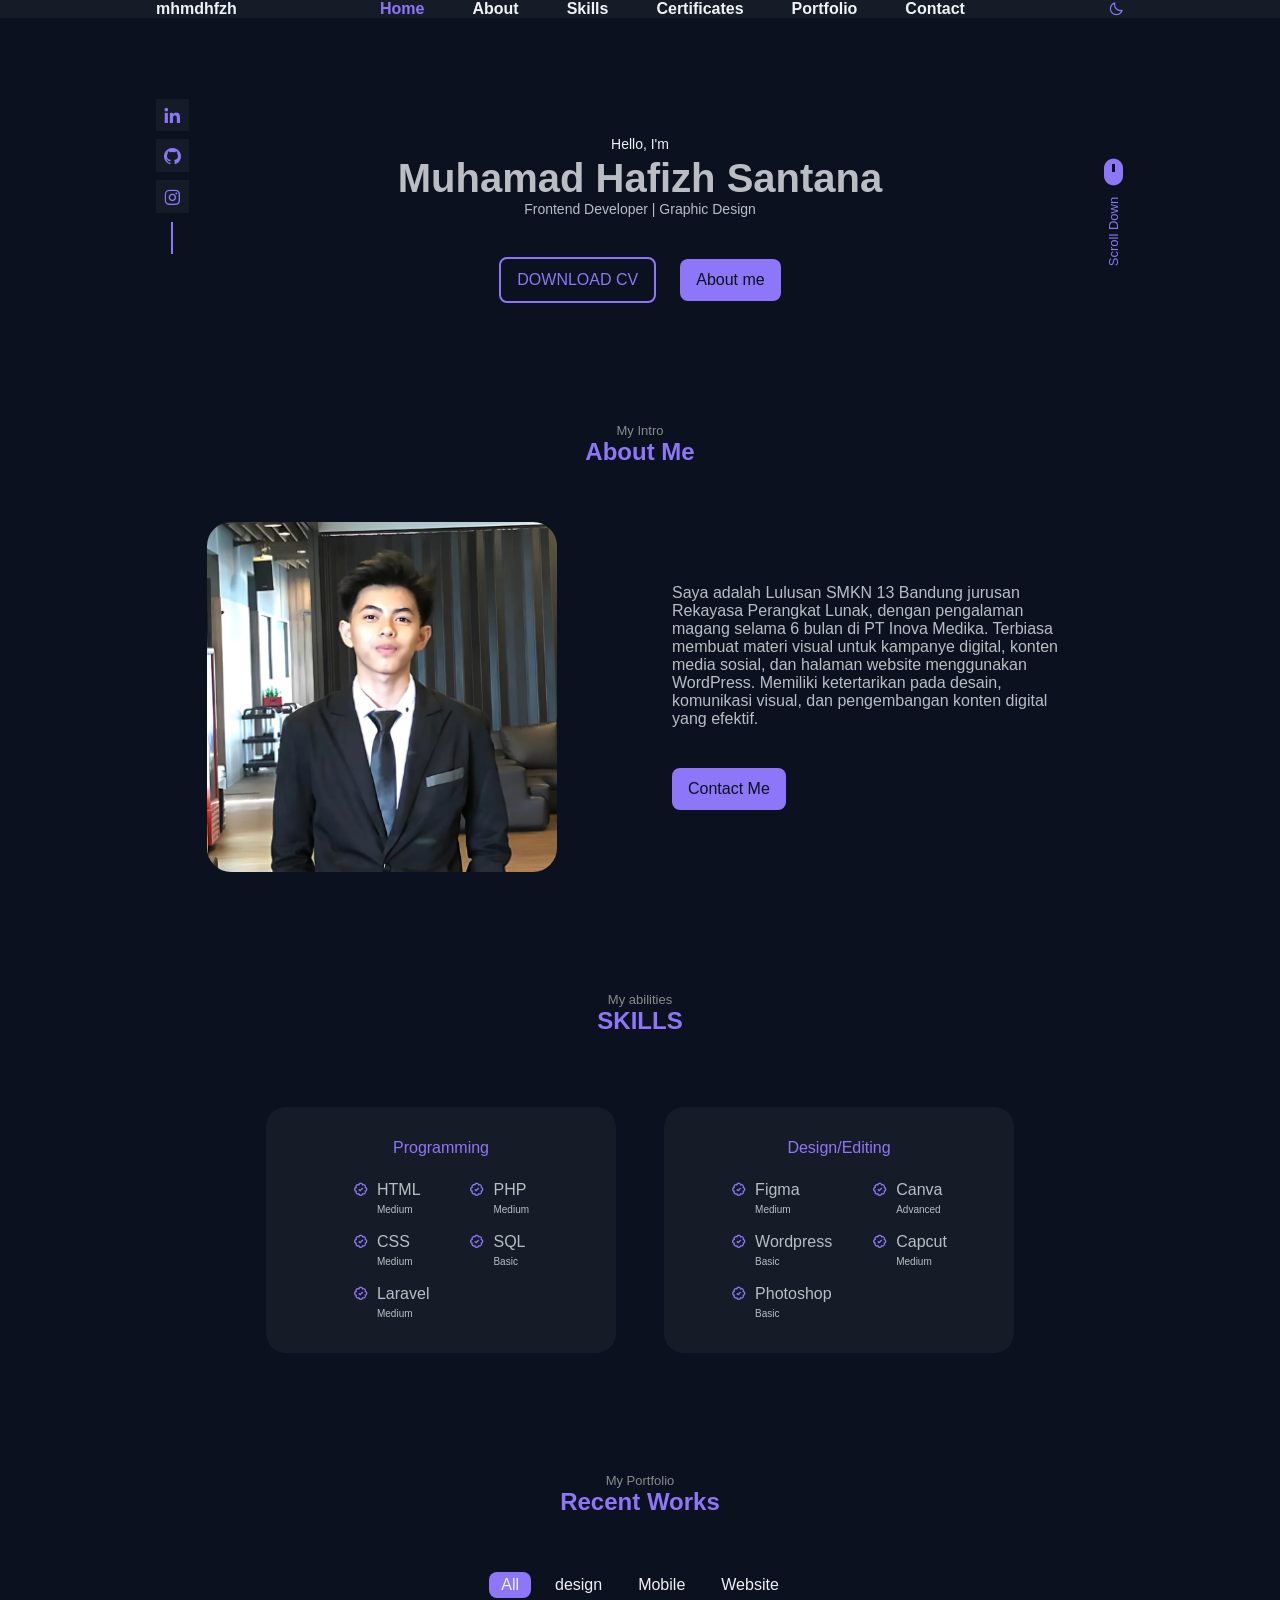
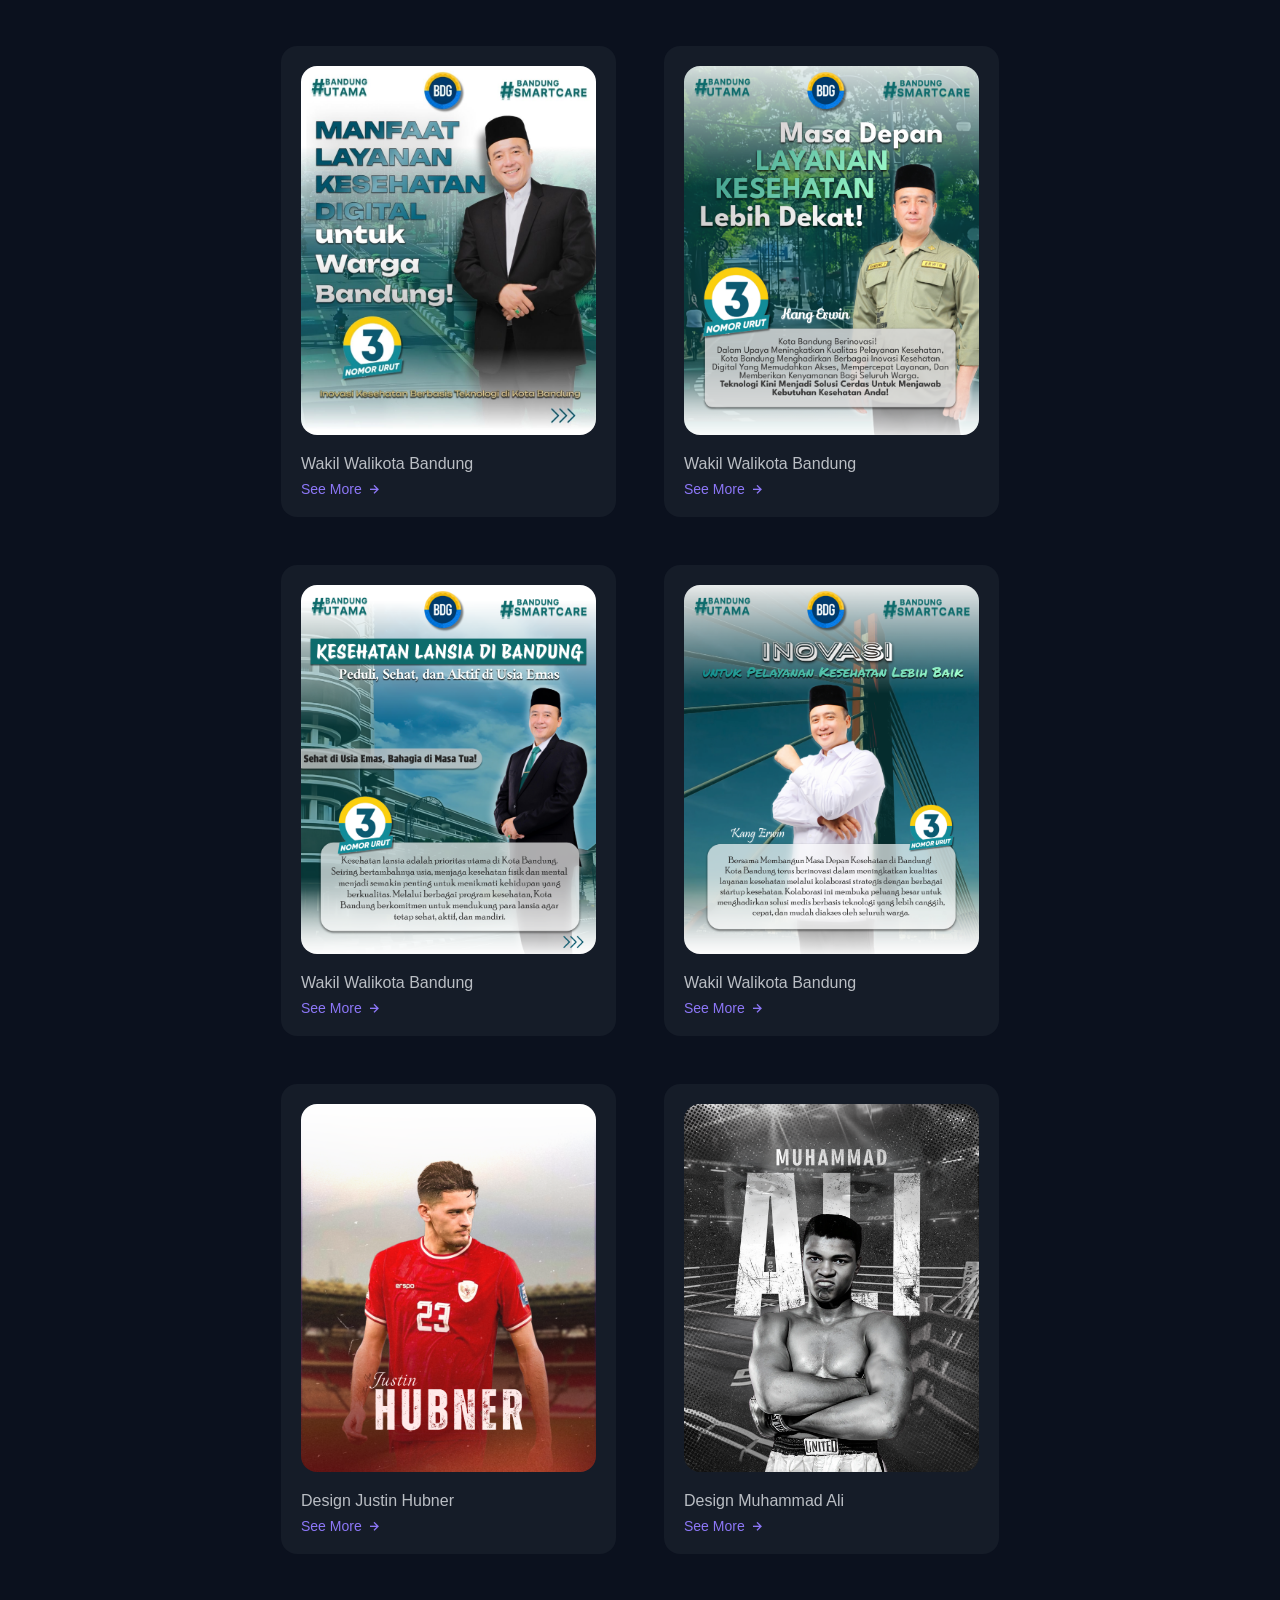
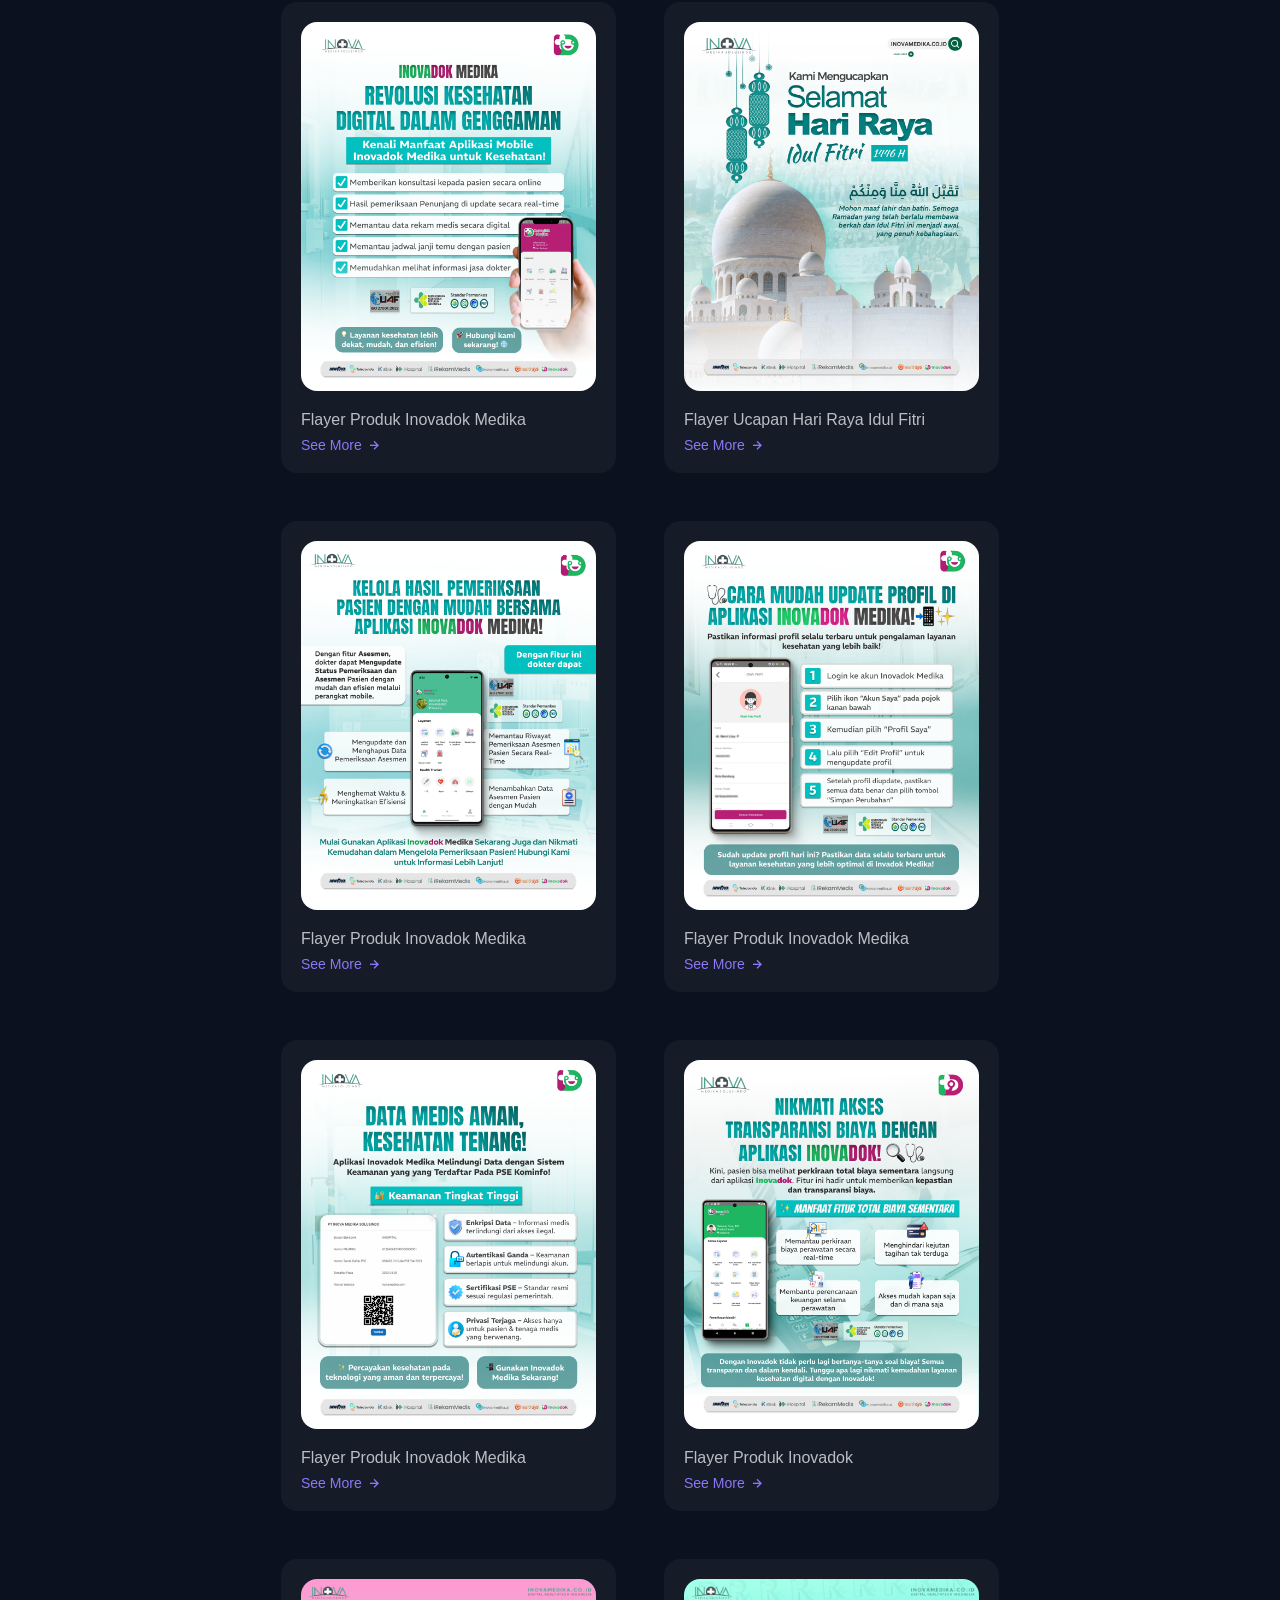
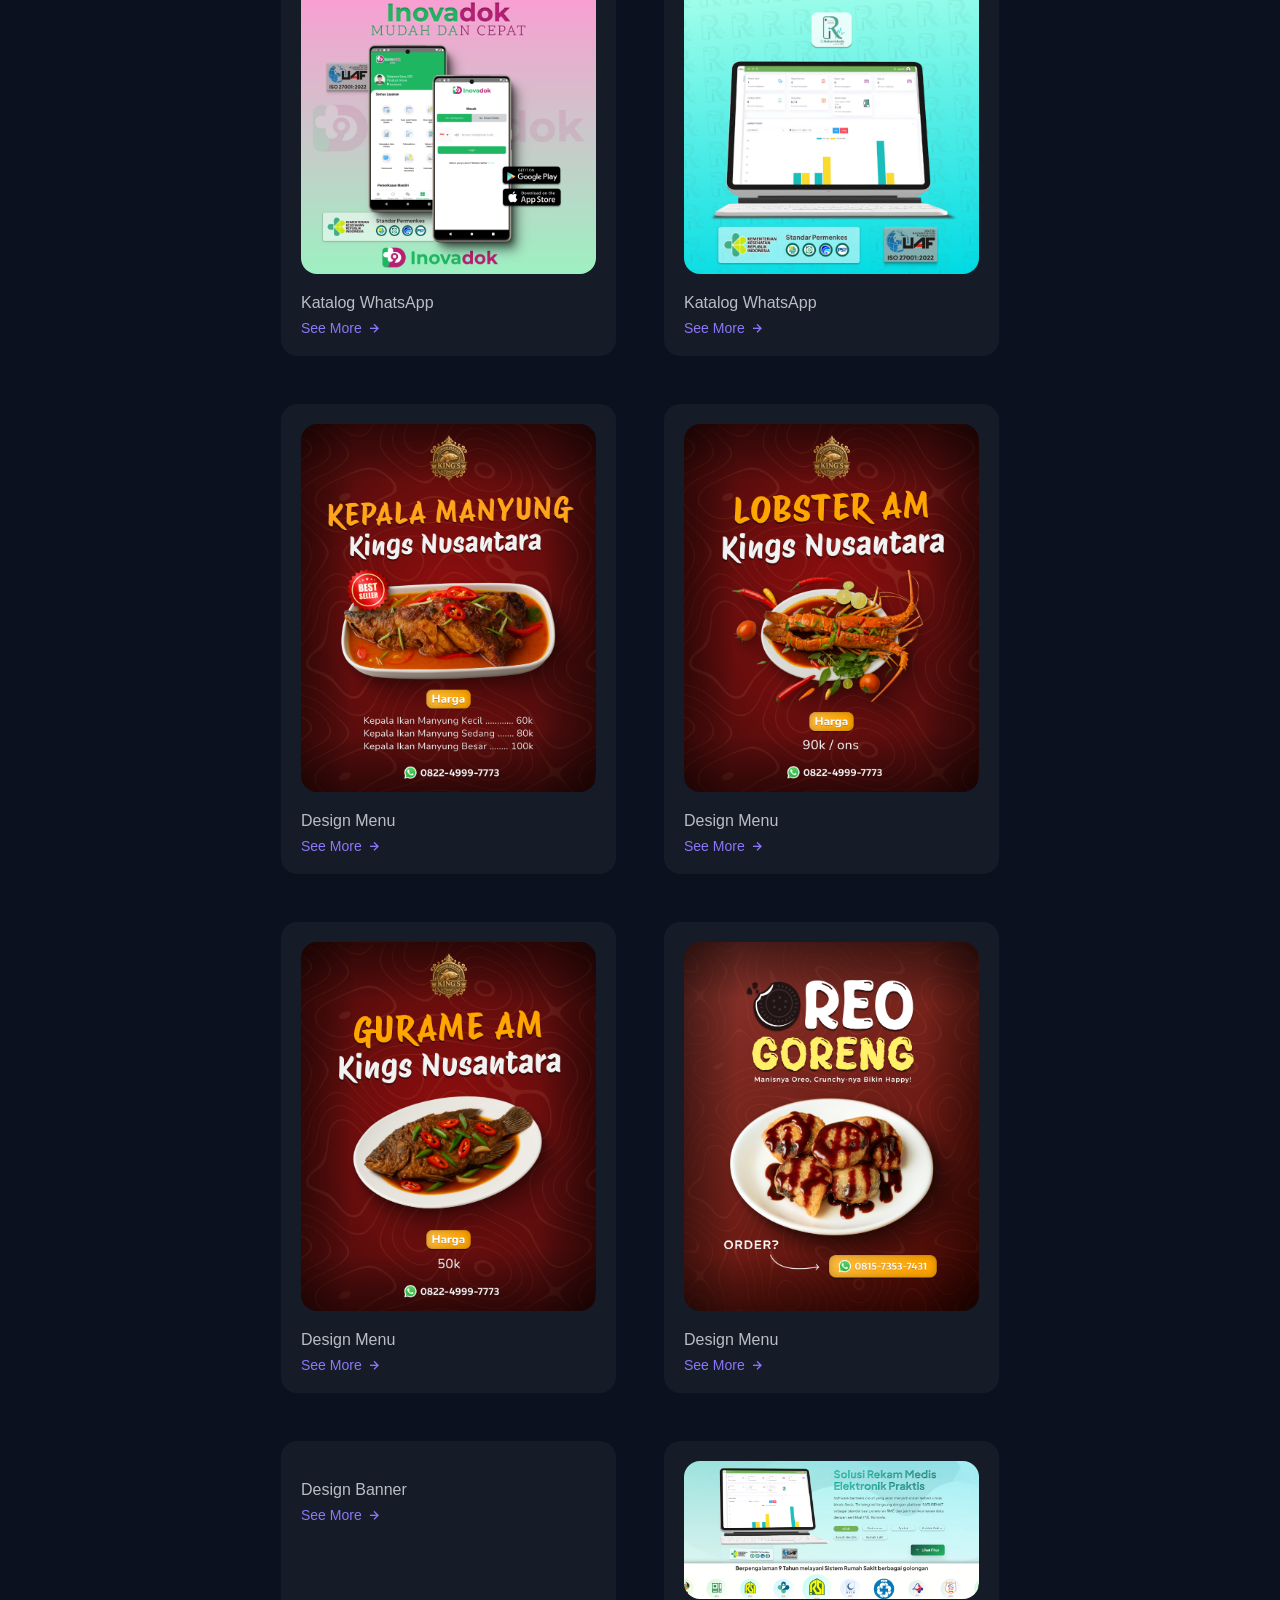
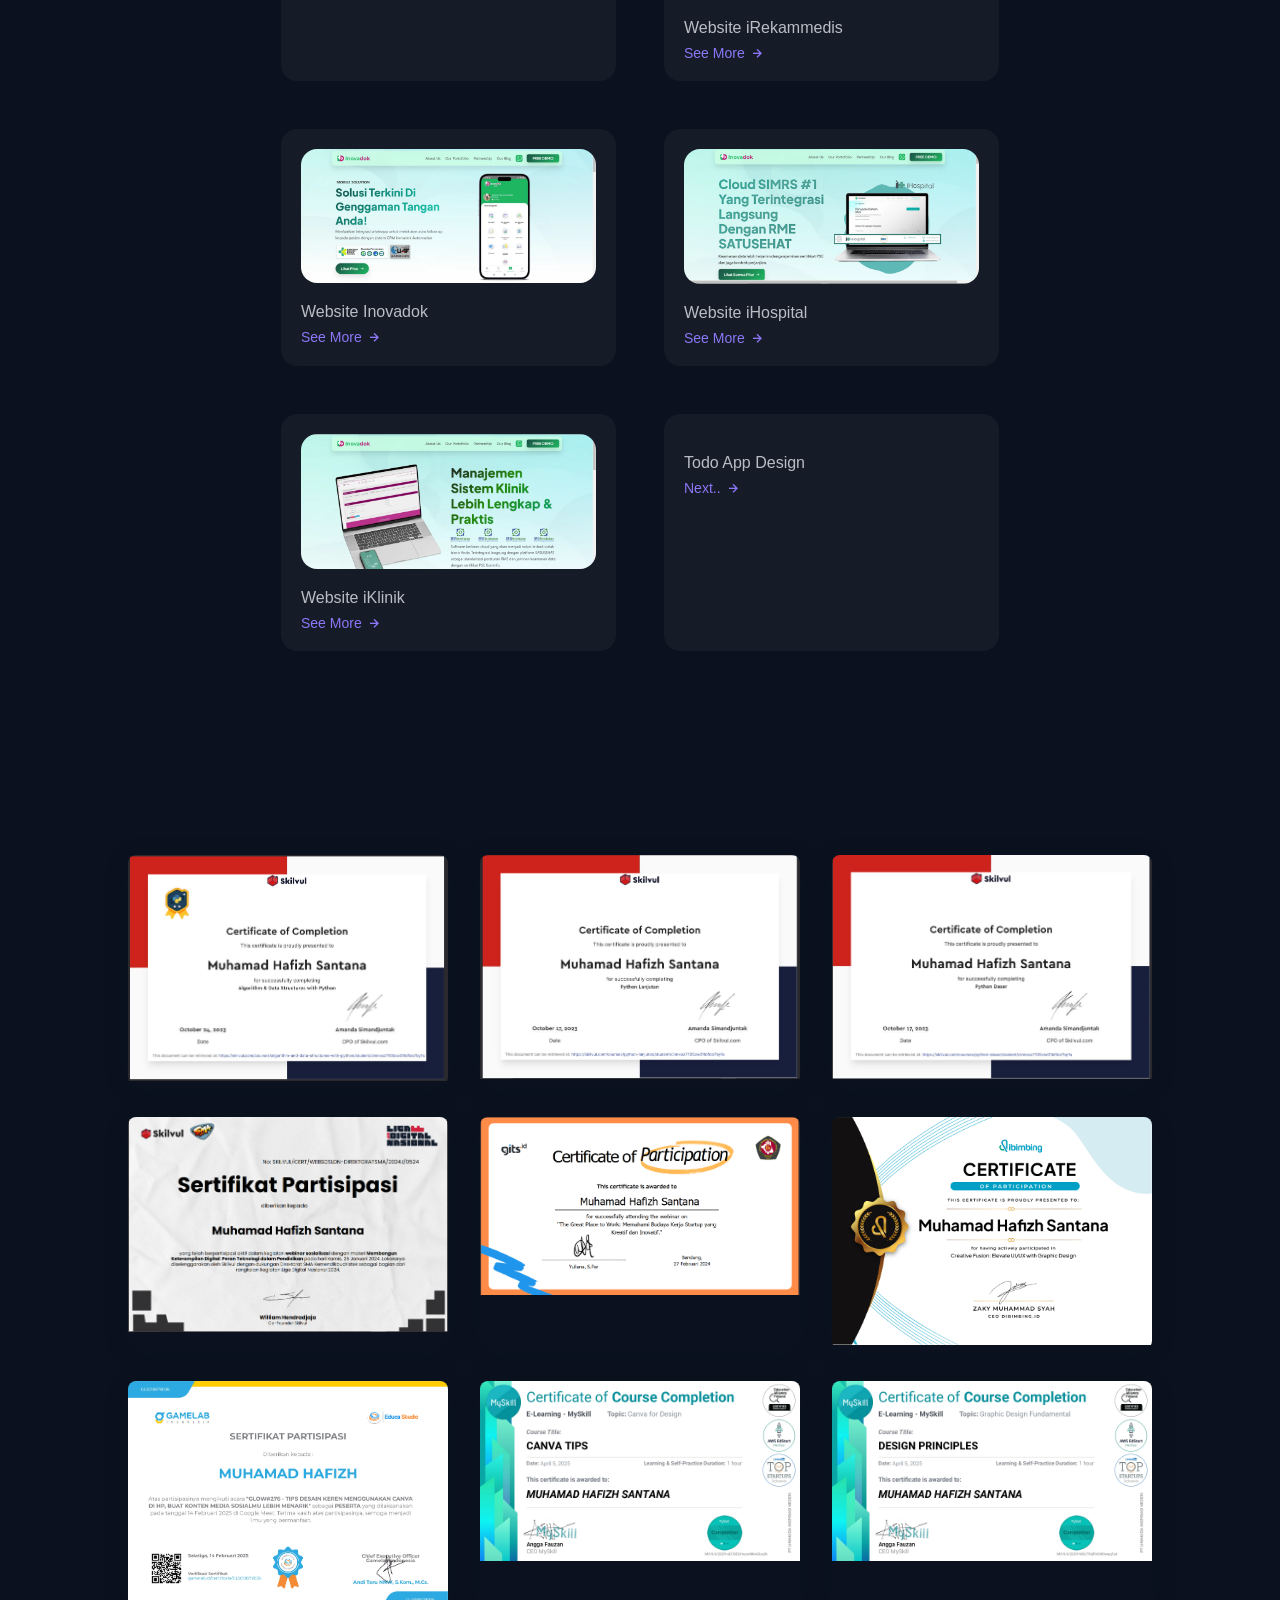
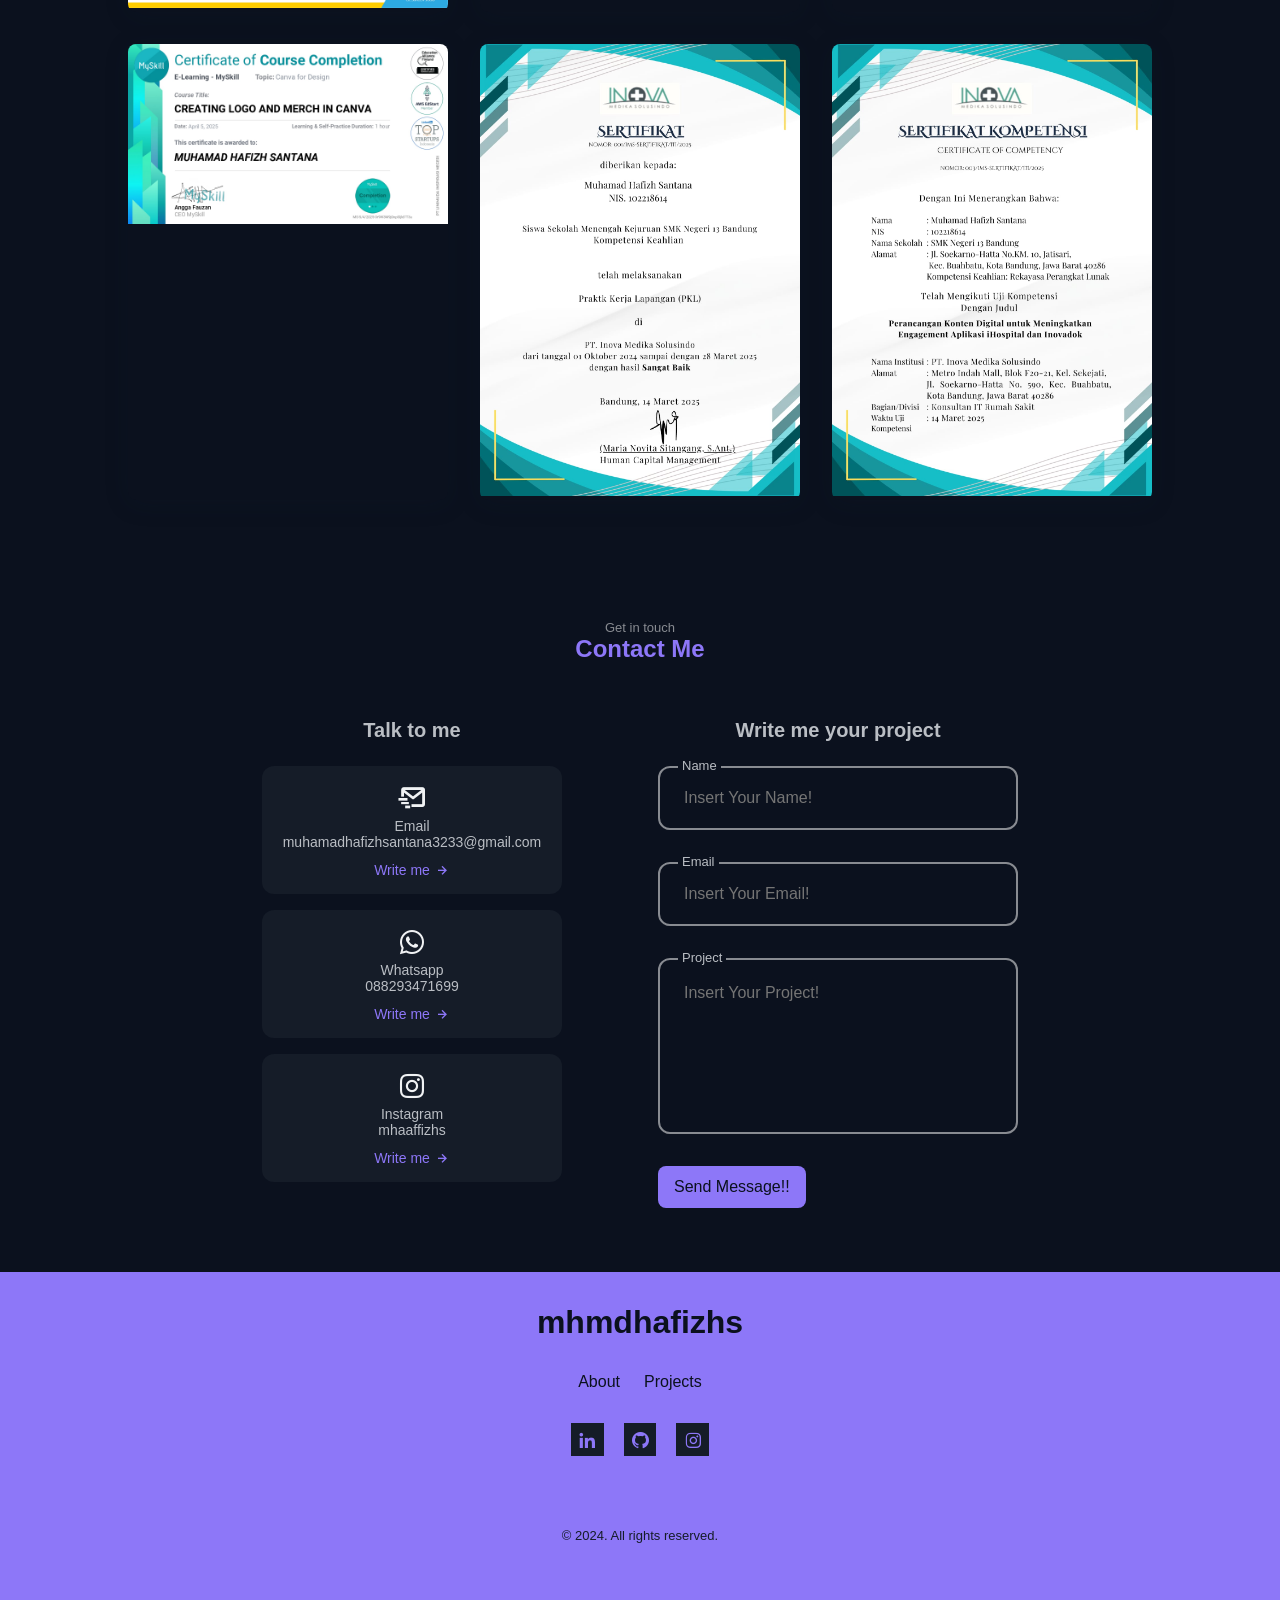
==== index.html @ 06ed16e4 "push ulang tanpa file besar" ====
<!DOCTYPE html>
<html lang="en">

<head>
  <meta charset="UTF-8" />
  <meta name="viewport" content="width=device-width, initial-scale=1.0" />
  <!--=============== FAVICON ===============-->
  <link rel="shortcut icon" href="assets/img/programming.png" type="image/x-icon" />
  <!--=============== BOXICONS ===============-->
  <link href="https://unpkg.com/boxicons@2.1.4/css/boxicons.min.css" rel="stylesheet" />
  <!--=============== CSS ===============-->
  <link rel="stylesheet" href="assets/css/styles.css" />
  <title>Muhamad Hafizh Santana</title>
</head>

<body>
  <!-- HEADER PORTFOLIO -->
  <header class="header" id="header">
    <nav class="nav container">
      <a href="#" class="nav__logo">mhmdhfzh</a>

      <div class="nav__menu" id="nav-menu">
        <ul class="nav__list">
          <li class="nav__item">
            <a href="#home" class="nav__link active-link">
              <i class="bx bx-home-alt nav__icon"></i>
              <span class="nav__name">Home</span>
            </a>
          </li>

          <li class="nav__item">
            <a href="#about" class="nav__link">
              <i class="bx bx-user nav__icon"></i>
              <span class="nav__name">About</span>
            </a>
          </li>

          <li class="nav__item">
            <a href="#skills" class="nav__link">
              <i class="bx bx-book-alt nav__icon"></i>
              <span class="nav__name">Skills</span>
            </a>
          </li>

          <li class="nav__item">
            <a href="#certificate" class="nav__link">
              <i class="bx bx-certification nav__icon"></i>
              <span class="nav__name">Certificates</span>
            </a>
          </li>

          <li class="nav__item">
            <a href="#portfolio" class="nav__link">
              <i class="bx bx-briefcase-alt nav__icon"></i>
              <span class="nav__name">Portfolio</span>
            </a>
          </li>

          <li class="nav__item">
            <a href="#contact" class="nav__link">
              <i class="bx bx-message-square-detail nav__icon"></i>
              <span class="nav__name">Contact</span>
            </a>
          </li>
        </ul>
      </div>
      <img src="assets/img/icon.png" alt="" class="nav__img" />
      <!-- theme change light and dark -->
      <i class="bx bx-moon change-theme" id="theme-button"></i>
    </nav>
  </header>
  <!--=============== MAIN ===============-->
  <main class="main">
    <!--=============== HOME ===============-->
    <section class="home section" id="home">
      <div class="home__container container grid">
        <div class="home__data">
          <span class="home__greeting">Hello, I'm</span>
          <h1 class="home__name">Muhamad Hafizh Santana</h1>
          <h3 class="home__education">Frontend Developer | Graphic Design</h3>

          <div class="home__buttons">
            <a href="assets/img/CV-MUHAMAD HAFIZH SANTANA.pdf" target="_blank" class="button button--ghost">DOWNLOAD CV</a>
            <a href="#about" class="button">About me</a>
          </div>



          <div class="home__social">
            <a href="https://www.linkedin.com/in/mhaaffizhs/" target="_blank" class="home__social-link"><i
                class="bx bxl-linkedin"></i></a>
            <a href="https://github.com/mhmdhfzh" target="_blank" class="home__social-link"><i
                class="bx bxl-github"></i></a>
            <a href="https://instagram.com/mhaaffizhs" target="_blank"
              class="home__social-link"><i class="bx bxl-instagram"></i></a>
          </div>

          <a href="#about" class="home__scroll">
            <i class="bx bxs-mouse home__scroll-icon"></i>
            <span class="home__scroll-name">Scroll Down</span>
          </a>
        </div>
    </section>

    <!--=============== ABOUT ===============-->
    <section class="about section" id="about">
      <span class="section__subtitle">My Intro</span>
      <h2 class="section__title">About Me</h2>

      <div class="about__container container grid">
        <img src="assets/img/foto hafizh.png" alt="" class="about__img" />
        <div class="about__data">
          <!-- <div class="about__info">
                        <div class="about__box">
                          <i class="bx bx-award"></i>
                          <h3 class="about__title">Graduated</h3>
                          <span class="about__subtitle">Less 1 year experience</span>
                        </div>
                        <div class="about__box">
                          <i class="bx bx-briefcase"></i>
                          <h3 class="about__title">Projects</h3>
                          <span class="about__subtitle">6 Project</span>
                        </div>
                        <div class="about__box">
                          <i class="bx bx-support"></i>
                          <h3 class="about__title">Open to Work</h3>
                          <span class="about__subtitle">Online 24/7</span>
                        </div>
                      </div> -->
          <p class="about__description">
          Saya adalah Lulusan SMKN 13 Bandung jurusan Rekayasa Perangkat Lunak, dengan pengalaman magang selama 6 bulan di PT Inova Medika. Terbiasa membuat materi visual untuk kampanye digital, konten media sosial, dan halaman website menggunakan WordPress. Memiliki ketertarikan pada desain, komunikasi visual, dan pengembangan konten digital yang efektif.
          </p>
          <a href="#contact" class="button">Contact Me</a>
        </div>

      </div>
    </section>

    <!--=============== SKILLS ===============-->
    <!-- <section class="container section section__height" id="skills">
        <h2 class="section__title">Skills</h2>
      </section> -->
    <section class="skills section" id="skills">
      <span class="section__subtitle">My abilities</span>
      <h2 class="section__title">SKILLS</h2>
      <div class="skills__container container grid">
        <div class="skills__content">
          <h3 class="skills__title">Programming</h3>

          <div class="skills__box">
            <div class="skills__group">
              <div class="skills__data">
                <i class="bx bx-badge-check"></i>

                <div>
                  <h3 class="skills__name">HTML</h3>
                  <span class="skills__level">Medium</span>
                </div>
              </div>
              <div class="skills__data">
                <i class="bx bx-badge-check"></i>
                <div>
                  <h3 class="skills__name">CSS</h3>
                  <span class="skills__level">Medium</span>
                </div>
              </div>
             
              <div class="skills__data">
                <i class="bx bx-badge-check"></i>

                <div>
                  <h3 class="skills__name">Laravel</h3>
                  <span class="skills__level">Medium</span>
                </div>
              </div>

            </div>
            <div class="skills__group">
              
              
              <div class="skills__data">
                <i class="bx bx-badge-check"></i>

                <div>
                  <h3 class="skills__name">PHP</h3>
                  <span class="skills__level">Medium</span>
                </div>
              </div>

              <div class="skills__data">
                <i class="bx bx-badge-check"></i>

                <div>
                  <h3 class="skills__name">SQL</h3>
                  <span class="skills__level">Basic</span>
                </div>
              </div>

            </div>
          </div>
        </div>
        <div class="skills__content">
          <h3 class="skills__title">Design/Editing</h3>

          <div class="skills__box">
            <div class="skills__group">
              <div class="skills__data">
                <i class="bx bx-badge-check"></i>

                <div>
                  <h3 class="skills__name">Figma</h3>
                  <span class="skills__level">Medium</span>
                </div>
              </div>
              <div class="skills__data">
                <i class="bx bx-badge-check"></i>
                <div>
                  <h3 class="skills__name">Wordpress</h3>
                  <span class="skills__level">Basic</span>
                </div>
              </div>
              <div class="skills__data">
                <i class="bx bx-badge-check"></i>
                <div>
                  <h3 class="skills__name">Photoshop</h3>
                  <span class="skills__level">Basic</span>
                </div>
              </div>

            </div>
            <div class="skills__group">
              <div class="skills__data">
                <i class="bx bx-badge-check"></i>
                <div>
                  <h3 class="skills__name">Canva</h3>
                  <span class="skills__level">Advanced</span>
                </div>
              </div>
              <div class="skills__data">
                <i class="bx bx-badge-check"></i>

                <div>
                  <h3 class="skills__name">Capcut</h3>
                  <span class="skills__level">Medium</span>
                </div>
              </div>

            </div>
          </div>
        </div>
      </div>
      </div>
    </section>

    
    <!--=============== PORTFOLIO ===============-->
    <section class="work section" id="portfolio">
      <span class="section__subtitle">My Portfolio</span>
      <h3 class="section__title">Recent Works</h3>
      <div class="work__filters">
        <span class="work__items active-work" data-filter="all">All</span>
        <span class="work__items" data-filter=".design">design</span>
        <span class="work__items" data-filter=".mobile">Mobile</span>
        <span class="work__items" data-filter=".web">Website</span>
      </div>

      <!--===============DESIGN===============-->
      <div class="work__container container grid">
        <div class="work__card mix design">
          <img src="assets/img/erwin1.png" alt="" class="work__img" />
          <h3 class="work__title">Wakil Walikota Bandung</h3>
          <a href="https://www.instagram.com/p/DBdNkCLS7OB/?utm_source=ig_web_copy_link&igsh=MzRlODBiNWFlZA==" target="_blank" class="work__button"> See More<i
              class="bx bx-right-arrow-alt work__icon"></i> </a>
        </div>
        <div class="work__card mix design">
          <img src="assets/img/erwin2 (1).png" alt="" class="work__img" />
          <h3 class="work__title">Wakil Walikota Bandung</h3>
          <a href="https://www.instagram.com/p/DBf6NKhyBUe/?utm_source=ig_web_copy_link&igsh=MzRlODBiNWFlZA==" target="_blank" class="work__button"> See More<i
              class="bx bx-right-arrow-alt work__icon"></i> </a>
        </div>
        <div class="work__card mix design">
          <img src="assets/img/erwin2 (2).png" alt="" class="work__img" />
          <h3 class="work__title">Wakil Walikota Bandung</h3>
          <a href="https://www.instagram.com/p/DBpx9JCSXMa/?utm_source=ig_web_copy_link&igsh=MzRlODBiNWFlZA==" target="_blank" class="work__button"> See More<i
              class="bx bx-right-arrow-alt work__icon"></i> </a>
        </div>
        <div class="work__card mix design">
          <img src="assets/img/erwin2 (3).png" alt="" class="work__img" />
          <h3 class="work__title">Wakil Walikota Bandung</h3>
          <a href="https://www.instagram.com/p/DBjOdu9yMlL/?utm_source=ig_web_copy_link&igsh=MzRlODBiNWFlZA==" target="_blank" class="work__button"> See More<i
              class="bx bx-right-arrow-alt work__icon"></i> </a>
        </div>
        <div class="work__card mix design">
          <img src="assets/img/Poster 1.png" alt="" class="work__img" />
          <h3 class="work__title">Design Justin Hubner</h3>
          <a href="assets/img/Poster 1.png" target="_blank" target="_blank" class="work__button"> See More<i
              class="bx bx-right-arrow-alt work__icon"></i> </a>
        </div>
        <div class="work__card mix design">
          <img src="assets/img/Poster 2.png" alt="" class="work__img" />
          <h3 class="work__title">Design Muhammad Ali</h3>
          <a href="assets/img/Poster 2.png" target="_blank" target="_blank" class="work__button"> See More<i
              class="bx bx-right-arrow-alt work__icon"></i> </a>
        </div>
        <div class="work__card mix design">
          <img src="assets/img/flayer3.png" alt="" class="work__img" />
          <h3 class="work__title">Flayer Produk Inovadok Medika</h3>
          <a href="https://www.instagram.com/p/DHHsy7DMDkl/?utm_source=ig_web_copy_link&igsh=MzRlODBiNWFlZA==" target="_blank"
            class="work__button"> See More <i class="bx bx-right-arrow-alt work__icon"></i> </a>
        </div>
        <div class="work__card mix design">
          <img src="assets/img/flayer7.png" alt="" class="work__img" />
          <h3 class="work__title">Flayer Ucapan Hari Raya Idul Fitri</h3>
          <a href="https://www.instagram.com/p/DH2J6_uxjti/?utm_source=ig_web_copy_link&igsh=MzRlODBiNWFlZA==" target="_blank"
            class="work__button"> See More <i class="bx bx-right-arrow-alt work__icon"></i> </a>
        </div>
        <div class="work__card mix design">
          <img src="assets/img/flayer 4.png" alt="" class="work__img" />
          <h3 class="work__title">Flayer Produk Inovadok Medika</h3>
          <a href="https://www.instagram.com/p/DGpA8xEp562/?utm_source=ig_web_copy_link&igsh=MzRlODBiNWFlZA==" target="_blank"
            class="work__button"> See More <i class="bx bx-right-arrow-alt work__icon"></i> </a>
        </div>
        <div class="work__card mix design">
          <img src="assets/img/flayer 5.png" alt="" class="work__img" />
          <h3 class="work__title">Flayer Produk Inovadok Medika</h3>
          <a href="https://www.instagram.com/p/DHKRkYnNWax/?utm_source=ig_web_copy_link&igsh=MzRlODBiNWFlZA==" target="_blank"
            class="work__button"> See More <i class="bx bx-right-arrow-alt work__icon"></i> </a>
        </div>
        <div class="work__card mix design">
          <img src="assets/img/flayer 6.png" alt="" class="work__img" />
          <h3 class="work__title">Flayer Produk Inovadok Medika</h3>
          <a href="https://www.instagram.com/p/DHTEsgWIqhI/?utm_source=ig_web_copy_link&igsh=MzRlODBiNWFlZA==" target="_blank"
            class="work__button"> See More <i class="bx bx-right-arrow-alt work__icon"></i> </a>
        </div>
        <div class="work__card mix design">
          <img src="assets/img/flayer 8.png" alt="" class="work__img" />
          <h3 class="work__title">Flayer Produk Inovadok</h3>
          <a href="https://www.instagram.com/p/DGcP2L8t0Rd/?utm_source=ig_web_copy_link&igsh=MzRlODBiNWFlZA==" target="_blank"
            class="work__button"> See More <i class="bx bx-right-arrow-alt work__icon"></i> </a>
        </div>
        <div class="work__card mix design">
          <img src="assets/img/katalog inovadok.png" alt="" class="work__img" />
          <h3 class="work__title">Katalog WhatsApp</h3>
          <a href="assets/img/katalog inovadok.png" target="_blank" target="_blank" class="work__button"> See More<i
              class="bx bx-right-arrow-alt work__icon"></i> </a>
        </div>
        <div class="work__card mix design">
          <img src="assets/img/Katalog 2.png" alt="" class="work__img" />
          <h3 class="work__title">Katalog WhatsApp</h3>
          <a href="assets/img/Katalog 2.png" target="_blank" class="work__button"> See More<i
              class="bx bx-right-arrow-alt work__icon"></i> </a>
        </div>
        <div class="work__card mix design">
          <img src="assets/img/meni 1.png" alt="" class="work__img" />
          <h3 class="work__title">Design Menu</h3>
          <a href="assets/img/meni 1.png" target="_blank" class="work__button"> See More<i
              class="bx bx-right-arrow-alt work__icon"></i> </a>
        </div>
      <div class="work__card mix design">
        <img src="assets/img/menu 2.png" alt="" class="work__img" />
        <h3 class="work__title">Design Menu</h3>
        <a href="assets/img/menu 2.png" target="_blank" class="work__button"> See More<i
            class="bx bx-right-arrow-alt work__icon"></i> </a>
    </div>
    <div class="work__card mix design">
      <img src="assets/img/menu 3.png" alt="" class="work__img" />
      <h3 class="work__title">Design Menu</h3>
      <a href="assets/img/menu 3.png" target="_blank" class="work__button"> See More<i
          class="bx bx-right-arrow-alt work__icon"></i> </a>
    </div>
  <div class="work__card mix design">
    <img src="assets/img/menu 4.png" alt="" class="work__img" />
    <h3 class="work__title">Design Menu</h3>
    <a href="assets/img/menu 4.png" target="_blank" class="work__button"> See More<i
        class="bx bx-right-arrow-alt work__icon"></i> </a>
      </div>
      <div class="work__card mix design">
        <img src="assets/img/bn1.png" alt="" class="work__img" />
        <h3 class="work__title">Design Banner</h3>
        <a href="assets/img/bn1.png" target="_blank" class="work__button"> See More<i
            class="bx bx-right-arrow-alt work__icon"></i> </a>
      </div>


        <!--===============WEBSITE===============-->
        <div class="work__card mix web">
          <img src="assets/img/Wordpress1.png" alt="" class="work__img" />
          <h3 class="work__title">Website iRekammedis</h3>
          <a href="https://inovadok.id/header-irekammedis-hafizh/" target="_blank" class="work__button"> See More<i
              class="bx bx-right-arrow-alt work__icon"></i> </a>
        </div>
        <div class="work__card mix web">
          <img src="assets/img/inovadok.png" alt="" class="work__img" />
          <h3 class="work__title">Website Inovadok</h3>
          <a href="https://inovadok.id/header-hafizh-2/" target="_blank" class="work__button"> See More <i
              class="bx bx-right-arrow-alt work__icon"></i> </a>
        </div>
        <div class="work__card mix web">
          <img src="assets/img/iHospital (1).png" alt="" class="work__img" />
          <h3 class="work__title">Website iHospital</h3>
          <a href="https://inovadok.id/ihospital-hafizh/" target="_blank" class="work__button"> See More <i
              class="bx bx-right-arrow-alt work__icon"></i> </a>
        </div>
        <div class="work__card mix web">
          <img src="assets/img/iKlinik.png" alt="" class="work__img" />
          <h3 class="work__title">Website iKlinik</h3>
          <a href="https://inovadok.id/iklinik-hafizh/" target="_blank" class="work__button"> See More <i
              class="bx bx-right-arrow-alt work__icon"></i> </a>
        </div>


        <!--=============== MOBILE ===============-->
        <div class="work__card mix mobile">
          <img src="assets/img/Todo App Design.PNG" alt="" class="work__img" />
          <h3 class="work__title">Todo App Design</h3>
          <a href=""
            target="_blank" class="work__button"> Next.. <i class="bx bx-right-arrow-alt work__icon"> </i> </a>
        </div>

      </div>
    </section>

    <!--=============== CERTIFICATES ===============-->
    <!-- <section class="container section section__height" id="certificate">
            <h2 class="section__title">Certificates</h2>
          </section> -->
    <section class="work section" id="certificate">
      <h2 class="section__title">Certificates</h2>
    
      <div class="certificate__container bd-grid">
        <!-- <a href="assets/Sertifikasi/sertifikat_akreditasi_ti.png" class="certificate__img">
                  <img src="assets/Sertifikasi/sertifikat_akreditasi_ti.png" alt="" />
                </a> -->
        <a href="assets/Sertifikasi/serti1.PNG" class="certificate__img">
          <img src="assets/Sertifikasi/serti1.PNG" alt="" />
        </a>
        <!-- <a href="assets/Sertifikasi/sertifikat_course_51_463492_171020113958.page1.png" class="certificate__img">
                  <img src="assets/Sertifikasi/sertifikat_course_51_463492_171020113958.page1.png" alt="" />
                </a>
                <a href="assets/Sertifikasi/sertifikat_course_58_463492_171020114055.page1.png" class="certificate__img">
                  <img src="assets/Sertifikasi/sertifikat_course_58_463492_171020114055.page1.png" alt="" />
                </a> -->
        <a href="assets/Sertifikasi/serti2.PNG" class="certificate__img">
          <img src="assets/Sertifikasi/serti2.PNG" alt="" />
        </a>
    
        <a href="assets/Sertifikasi/serti3.PNG" class="certificate__img">
          <img src="assets/Sertifikasi/serti3.PNG" alt="" />
        </a>
        <a href="assets/Sertifikasi/serti 4.PNG" class="certificate__img">
          <img src="assets/Sertifikasi/serti 4.PNG" alt="" />
        </a>
        <a href="assets/Sertifikasi/serti5.PNG" class="certificate__img">
          <img src="assets/Sertifikasi/serti5.PNG" alt="" />
        </a>
        <a href="assets/Sertifikasi/Serti 6_page-0001.jpg" class="certificate__img">
          <img src="assets/Sertifikasi/Serti 6_page-0001.jpg" alt="" />
        </a>
        <a href="assets/Sertifikasi/serti 7_page-0001.jpg" class="certificate__img">
          <img src="assets/Sertifikasi/serti 7_page-0001.jpg" alt="" />
        </a>
        <a href="assets/Sertifikasi/serti 8_page-0001.jpg" class="certificate__img">
          <img src="assets/Sertifikasi/serti 8_page-0001.jpg" alt="" />
        </a>
        <a href="assets/Sertifikasi/serti 9_page-0001.jpg" class="certificate__img">
          <img src="assets/Sertifikasi/serti 9_page-0001.jpg" alt="" />
        </a>
        <a href="assets/Sertifikasi/serti 10_page-0001.jpg" class="certificate__img">
          <img src="assets/Sertifikasi/serti 10_page-0001.jpg" alt="" />
        </a>
        <a href="assets/Sertifikasi/serti pkl.jpg" class="certificate__img">
          <img src="assets/Sertifikasi/serti pkl.jpg" alt="" />
        </a>
        <a href="assets/Sertifikasi/serti pkl 2.jpg" class="certificate__img">
          <img src="assets/Sertifikasi/serti pkl 2.jpg" alt="" />
        </a>
    
    
      </div>
    </section>
  


    <!--=============== CONTACT ===============-->
    <section class="contact section" id="contact">
      <span class="section__subtitle">Get in touch</span>
      <h3 class="section__title">Contact Me</h3>

      <div class="contact__container container grid">
        <div class="contact__content">
          <h3 class="contact__title">Talk to me</h3>
          <div class="contact__info">
            <div class="contact__card">
              <i class="bx bx-mail-send contact__card-icon"></i>
              <h3 class="contact__card-title">Email</h3>
              <span class="contact__card-data">muhamadhafizhsantana3233@gmail.com</span>
            <a href="mailto:muhamadhafizhsantana3233@gmail.com" target="_blank" class="contact__button">
                Write me
                <i class="bx bx-right-arrow-alt contact__button-icon"></i>
              </a>
            </div>
            <div class="contact__card">
              <i class="bx bxl-whatsapp contact__card-icon"></i>
              <h3 class="contact__card-title">Whatsapp</h3>
              <span class="contact__card-data">088293471699</span>
              <a href="https://wa.me/6288293471699" target="_blank" class="contact__button">
                Write me
                <i class="bx bx-right-arrow-alt contact__button-icon"></i>
              </a>
            </div>
            <div class="contact__card">
              <i class="bx bxl-instagram contact__card-icon"></i>
              <h3 class="contact__card-title">Instagram</h3>
              <span class="contact__card-data">mhaaffizhs</span>
              <a href="https://instagram.com/mhaaffizhs" target="_blank" class="contact__button">
                Write me
                <i class="bx bx-right-arrow-alt contact__button-icon"></i>
              </a>
            </div>
          </div>
        </div>
        <div class="contact__content">
          <h3 class="contact__title">Write me your project</h3>
          <form action="" class="contact__form" id="contact-form">
            <div class="contact__form-div">
              <label for="" class="contact__form-tag">Name</label>
              <input type="text" name="user_name" placeholder="Insert Your Name!" class="contact__form-input"
                id="contact-name" />
            </div>
            <div class="contact__form-div">
              <label for="" class="contact__form-tag">Email</label>
              <input type="text" name="user_email" placeholder="Insert Your Email!" class="contact__form-input"
                id="contact-email" />
            </div>
            <div class="contact__form-div contact__form-area">
              <label for="" class="contact__form-tag">Project</label>
              <textarea cols="30" rows="10" name="user_project" placeholder="Insert Your Project!"
                class="contact__form-input" id="contact-project"></textarea>
            </div>
            <p class="contact__message" id="contact-message"></p>
            <button class="button">Send Message!!</button>
          </form>
        </div>
      </div>
    </section>
  </main>

  <!--=============== FOOTER ===============-->
  <footer class="footer">
    <div class="footer__container container">
      <h1 class="footer__title">mhmdhafizhs</h1>
      <ul class="footer__list">
        <li><a href="#about" class="footer__link">About</a></li>
        <li><a href="#portfolio" class="footer__link">Projects</a></li>
        <!-- <li><a href="#testimonial" class="footer__link">Testimonials</a></li> -->
      </ul>

      <ul class="footer__social">
        <a href="https://www.linkedin.com/in/mhaaffizhs/" target="_blank" class="home__social-link"><i
          class="bx bxl-linkedin"></i></a>
      <a href="https://github.com/mhmdhfzh" target="_blank" class="home__social-link"><i
          class="bx bxl-github"></i></a>
      <a href="https://instagram.com/mhaaffizhs" target="_blank"
        class="home__social-link"><i class="bx bxl-instagram"></i></a>
      </ul>
      <span class="footer__copy"> &#169; 2024. All rights reserved. </span>
    </div>
  </footer>
  <!--=============== SCROLLREVEAL ===============-->
  <script src="assets/js/scrollreveal.min.js"></script>
  <!--=============== MIXITUP FILTER ===============-->
  <script src="assets/js/mixitup.min.js"></script>
  <!--=============== MAIN JS ===============-->
  <script src="assets/js/main.js"></script>
</body>

</html>
---- assets/css/styles.css ----
/*=============== GOOGLE FONTS ===============*/
@import url("https://fonts.googleapis.com/css2?family=Open+Sans:wght@400;600&display=swap");

/*=============== VARIABLES CSS ===============*/
:root {
  --header-height: 3rem;

  /*========== Colors ==========*/
  --first-hue: 250;
  --sat: 90%;
  --lig: 72%;
  --second-hue: 219;

  --first-color: hsl(var(--first-hue), var(--sat), var(--lig));
  --first-color-alt: hsl(var(--first-hue), var(--sat), 71%); /* -4% */
  --title-color: hsl(var(--second-hue), 15%, 95%);
  --text-color: hsl(var(--second-hue), 8%, 75%);
  --text-color-light: hsl(var(--second-hue), 4%, 55%);
  --body-color: hsl(var(--second-hue), 48%, 8%);
  --container-color: hsl(var(--second-hue), 32%, 12%);

  /*========== Font and typography ==========*/
  /*.5rem = 8px | 1rem = 16px ...*/
  --body-font: "Poppins", sans-serif;
  --biggest-font-size: 1.75rem;
  --h1-font-size: 1.5rem;
  --h2-font-size: 1.25rem;
  --h3-font-size: 1rem;
  --normal-font-size: 0.938rem;
  --small-font-size: 0.813rem;
  --smaller-font-size: 0.75rem;
  --tiny-font-size: 0.625rem;

  /*========== Font weight ==========*/
  --font-medium: 500;
  --font-semibold: 600;

  /*========== z index ==========*/
  --z-tooltip: 10;
  --z-fixed: 100;
  --z-modal: 1000;
}

@media screen and (min-width: 968px) {
  :root {
    --biggest-font-size: 2.5rem;
    --h1-font-size: 2.25rem;
    --h2-font-size: 1.5rem;
    --h3-font-size: 1.25rem;
    --normal-font-size: 1rem;
    --small-font-size: 0.875rem;
    --smaller-font-size: 0.813rem;
  }
}

/*=============== BASE ===============*/
* {
  box-sizing: border-box;
  padding: 0;
  margin: 0;
}

html {
  scroll-behavior: smooth;
}

body,
button,
input,
textarea {
  font-family: var(--body-font);
  font-size: var(--normal-font-size);
}

body {
  /* margin: var(--header-height) 0 0 0; */
  background-color: var(--body-color);
  color: var(--text-color);
  transition: 0.5s;
}

button {
  cursor: pointer;
  border: none;
  outline: none;
}

ul {
  list-style: none;
}

a {
  text-decoration: none;
}

img {
  max-width: 100%;
  height: auto;
}

/*=============== THEME ===============*/
.change-theme {
  color: var(--first-color);
}
#theme-button {
  cursor: pointer;
}
/*========== Variables Light theme ==========*/
body.light-theme {
  --title-color: hsl(var(--second-hue), 15%, 15%);
  --text-color: hsl(var(--second-hue), 8%, 35%);
  --body-color: hsl(var(--second-hue), 100%, 99%);
  --container-color: #fff;
}
/*========== 
    Color changes in some parts of 
    the website, in light theme
==========*/
.light-theme .scroll-header {
  box-shadow: 0 2px 4px hsla(0, 0%, 1%, 0.1);
}
.light-theme .nav__menu {
  background-color: hsla(var(--second-hue), 32%, 90%, 0.8);
}
.light-theme .section__subtitle {
  color: var(--text-color);
}
.light-theme .home__social-link {
  box-shadow: 0 2px 8px hsla(var(--second-hue), 48%, 8%, 0.1);
}
.light-theme .home__social::after,
.light-theme .footer__social-link {
  background-color: var(--title-color);
}
.light-theme .home__social-link,
.light-theme .home__scroll,
.light-theme .button,
.light-theme .button:hover,
.light-theme .active-work,
.light-theme .footer__title,
.light-theme .footer__link,
.light-theme .footer__copy {
  color: var(--title-color);
}

.light-theme .about__box {
  box-shadow: 0 2px 8px hsla(var(--second-hue), 48%, 8%, 0.1);
}

.light-theme .skills__content,
.light-theme .services__card,
.light-theme .work__card,
.light-theme .testimonial__card {
  box-shadow: 0 2px 16px hsla(var(--second-hue), 48%, 8%, 0.1);
}

.light-theme ::-webkit-scrollbar {
  background-color: hsl(var(--second-hue), 8%, 66%);
}
.light-theme ::-webkit-scrollbar-thumb {
  background-color: hsl(var(--second-hue), 8%, 55%);
}
.light-theme ::-webkit-scrollbar:hover {
  background-color: hsl(var(--second-hue), 8%, 45%);
}

/*=============== REUSABLE CSS CLASSES ===============*/
.container {
  max-width: 968px;
  margin-left: 1rem;
  margin-right: 1rem;
}

.grid {
  display: grid;
  gap: 1.25rem;
}

.bd-grid {
  max-width: 1024px;
  display: grid;
  margin-left: var(--mb-2);
  margin-right: var(--mb-2);
}
.main {
  overflow: hidden;
}

.section {
  padding: 4.5rem 0 1rem;
}

.section__title,
.section__subtitle {
  text-align: center;
}

.section__title {
  font-size: var(--h2-font-size);
  color: var(--first-color);
  margin-bottom: 2rem;
}

.section__subtitle {
  display: block;
  font-size: var(--smaller-font-size);
  color: var(--text-color-light);
}
/*=============== HEADER ===============*/
.header {
  position: fixed;
  top: 0;
  left: 0;
  width: 100%;
  background-color: var(--container-color);
  z-index: var(--z-fixed);
  transition: 0.4s;
}

/*=============== NAV ===============*/
.nav {
  height: var(--header-height);
  display: flex;
  justify-content: space-between;
  align-items: center;
}

/* .nav__img {
  width: 2rem;
  border-radius: 50%;
} */

.nav__logo {
  color: var(--title-color);
  font-weight: var(--font-semibold);
}

@media screen and (max-width: 767px) {
  .nav__menu {
    position: fixed;
    bottom: 0;
    left: 0;
    background-color: var(--container-color);
    box-shadow: 0 -1px 12px hsla(var(--first-hue), var(--sat), 15%, 0.15);
    width: 100%;
    height: 4rem;
    padding: 0 1rem;
    display: grid;
    align-content: center;
    border-radius: 1.3rem 1.3rem 0 0;
    transition: 0.4s;
  }
}

.nav__list,
.nav__link {
  display: flex;
}

.nav__link {
  flex-direction: column;
  align-items: center;
  row-gap: 4px;
  color: var(--title-color);
  font-weight: var(--font-semibold);
}

.nav__list {
  justify-content: space-around;
}

.nav__name {
  font-size: var(--tiny-font-size);
  /*display: none;  Minimalist design, hidden labels */
}

.nav__icon {
  font-size: 1.5rem;
}

/*Active link*/
.active-link {
  position: relative;
  color: var(--first-color);
  transition: 0.3s;
}

/* Minimalist design, active link */
/* .active-link::before {
  content: "";
  position: absolute;
  bottom: -0.5rem;
  width: 4px;
  height: 4px;
  background-color: var(--first-color);
  border-radius: 50%;
} */

/* Change background header */
.scroll-header {
  box-shadow: 0 1px 12px hsla(var(--first-hue), var(--sat), 15%, 0.15);
}

/*=============== HOME ===============*/
.home__container {
  position: relative;
  row-gap: 4.5rem;
  padding-top: 2rem;
}

.home__data {
  text-align: center;
}

.home__greeting,
.home__education {
  font-size: var(--small-font-size);
  font-weight: var(--font-medium);
}

.home__greeting {
  display: block;
  color: var(--title-color);
  margin-bottom: 0.25rem;
}

.home__education {
  color: var(--text-color);
  margin-bottom: 2.5rem;
}

.home__name {
  font-size: var(--biggest-font-size); 
}
.home__img {
  width: 160px;
}

.home__handle {
  justify-self: center;
  width: 190px;
  height: 295px;
  background: linear-gradient(150deg, hsla(var(--first-hue), var(--sat), var(--lig), 1), hsla(var(--first-hue), var(--sat), var(--lig), 0.2));
  border-radius: 50%;
  display: flex;
  align-items: flex-end;
  justify-content: center;
  overflow: hidden;
}

.home__buttons {
  display: flex;
  justify-content: center;
  align-items: center;
  gap: 1.5rem;
}

.home__social,
.home__scroll {
  position: absolute;
}

.home__social {
  bottom: 5rem;
  left: 0;
  display: grid;
  row-gap: 0.5rem;
}

.home__social-link {
  width: max-content;
  background-color: var(--container-color);
  color: var(--first-color);
  padding: 0.25rem;
  display: flex;
  font-size: 1rem;
  transition: 0.4s;
}

.home__social-link:hover {
  background-color: var(--first-color);
  color: #fff;
}

.home__social::after {
  content: "";
  width: 32px;
  height: 2px;
  background-color: var(--first-color);
  transform: rotate(90deg) translate(16px, 3px);
}

.home__scroll {
  color: var(--first-color);
  right: -1.5rem;
  bottom: 4rem;
  display: grid;
  row-gap: 2.25rem;
  justify-items: center;
}

.home__scroll-icon {
  font-size: 1.3rem;
}

.home__scroll-name {
  font-size: var(--smaller-font-size);
  transform: rotate(-90deg);
}
/*=============== BUTTONS ===============*/
.button {
  display: inline-block;
  background-color: var(--first-color);
  color: var(--body-color);
  padding: 0.75rem 1rem;
  border-radius: 0.5rem;
  font-weight: var(--font-medium);
  transition: 0.4s;
}

.button:hover {
  background-color: var(--first-color-alt);
  color: var(--body-color);
}

.button--ghost {
  background-color: transparent;
  border: 2px solid var(--first-color);
  color: var(--first-color);
}
/*=============== ABOUT ===============*/
.about__container {
  row-gap: 2.5rem;
}
.about__img {
  width: 220px;
  border-radius: 1.5rem;
  justify-self: center;
}
.about__data {
  text-align: center;
}
.about__info {
  display: grid;
  grid-template-columns: repeat(3, 1fr);
  gap: 0.5rem;
  margin-bottom: 2rem;
}
.about__box {
  background-color: var(--container-color);
  border-radius: 0.75rem;
  padding: 0.75rem 0.5rem;
}
.about__icon {
  font-size: 1.5rem;
  color: var(--first-color);
  margin-bottom: 0.5rem;
}
.about__title {
  font-size: var(--smaller-font-size);
}
.about__subtitle {
  font-size: var(--tiny-font-size);
}
.about__description {
  margin-bottom: 2rem;
}
/*=============== SKILLS ===============*/
.skills__container {
  row-gap: 2.5rem;
  padding-top: 1rem;
}

.skills__content {
  background-color: var(--container-color);
  padding: 1.5rem;
  border-radius: 1.25rem;
}

.skills__title {
  font-size: var(--normal-font-size);
  font-weight: var(--font-medium);
  color: var(--first-color);
  text-align: center;
  margin-bottom: 1.5rem;
}

.skills__box {
  display: flex;
  justify-content: center;
  column-gap: 2.5rem;
}

.skills__group {
  display: grid;
  align-content: flex-start;
  row-gap: 1rem;
}

.skills__data {
  display: flex;
  column-gap: 0.5rem;
}

.skills .bx-badge-check {
  font-size: 1rem;
  color: var(--first-color);
}

.skills__name {
  font-size: var(--normal-font-size);
  font-weight: var(--font-medium);
  line-height: 18px;
}

.skills__level {
  font-size: var(--tiny-font-size);
}
/* ===== CERTIFICATES =====*/
.certificate__container {
  row-gap: 2rem;
}

.certificate__img {
  box-shadow: 0px 4px 25px rgba(14, 36, 49, 0.15);
  border-radius: 0.5rem;
  overflow: hidden;
}

.certificate__img img {
  transition: 1s;
}

.certificate__img img:hover {
  transform: scale(1.1);
}

/* ===== PORTFOLIO =====*/
.work__container {
  padding-top: 1rem;
}

.work__filters {
  display: flex;
  justify-content: center;
  align-items: center;
  column-gap: 0.75rem;
  margin-bottom: 2rem;
}

.work__items {
  cursor: pointer;
  color: var(--title-color);
  padding: 0.25rem 0.75rem;
  font-weight: var(--font-medium);
  border-radius: 0.5rem;
}
.work__card {
  background-color: var(--container-color);
  padding: 1rem;
  border-radius: 1rem;

}

.work__img {
  border-radius: 1rem;
  margin-bottom: 0.75rem;
}
.work__title {
  font-size: var(--normal-font-size);
  font-weight: var(--font-medium);
  margin-bottom: 0.25rem;
}

.work__button {
  width: max-content;
  color: var(--first-color);
  font-size: var(--small-font-size);
  display: flex;
  align-items: center;
  column-gap: 0.25rem;
}
.work__button:hover .work__icon {
  transform: translateX(0.25rem);
}

.work__icon {
  font-size: 1rem;
  transition: 0.3s;
}

/* Active item work*/
.active-work {
  background-color: var(--first-color);
}

/*=============== CONTACT ===============*/
.contact__container {
  row-gap: 3rem;
  margin-bottom: 3rem;
}
.contact__title {
  text-align: center;
  font-size: var(--h3-font-size);
  margin-bottom: 1.5rem;
}
.contact__info {
  display: grid;
  gap: 1rem;
}
.contact__card {
  background-color: var(--container-color);
  padding: 1rem;
  border-radius: 0.75rem;
  text-align: center;
}

.contact__card-icon {
  font-size: 2rem;
  color: var(--title-color);
  margin-bottom: 0.25rem;
}
.contact__card-title,
.contact__card-data {
  font-size: var(--small-font-size);
}
.contact__card-title {
  font-weight: var(--font-medium);
}

.contact__card-data {
  display: block;
  margin-bottom: 0.75rem;
}

.contact__button {
  color: var(--first-color);
  font-size: var(--small-font-size);
  display: flex;
  align-items: center;
  justify-content: center;
  column-gap: 0.25rem;
}

.contact__button:hover .contact__button-icon {
  transform: translateX(0.25rem);
}

.contact__button-icon {
  font-size: 1rem;
  transition: 0.4s;
}

.contact__form-div {
  position: relative;
  margin-bottom: 2rem;
  height: 4rem;
}
.contact__form-input {
  position: absolute;
  top: 0;
  left: 0;
  width: 100%;
  height: 100%;
  border: 2px solid var(--text-color-light);
  background: none;
  color: var(--text-color);
  outline: none;
  padding: 1.5rem;
  border-radius: 0.75rem;
  z-index: 1;
}

.contact__form-tag {
  position: absolute;
  top: -0.75rem;
  left: 1.25rem;
  font-size: var(--smaller-font-size);
  padding: 0.25rem;
  background-color: var(--body-color);
  z-index: 10;
}

.contact__form-area {
  height: 11rem;
}

.contact__form-area textarea {
  resize: none;
}

.contact__message {
  font-size: var(--small-font-size);
  position: absolute;
  bottom: 2.8rem;
  left: 1.5rem;
}

/* Status color */
.color-red {
  color: hsl(4, 71%, 50%);
}

.color-blue {
  color: hsl(207, 56%, 45%);
}

.footer {
  background-color: var(--first-color);
}

.footer__container {
  padding: 2rem 0 6rem;
}

.footer__title,
.footer__link {
  color: var(--body-color);
}

.footer__title {
  text-align: center;
  margin-bottom: 2rem;
}

.footer__list {
  display: flex;
  justify-content: center;
  column-gap: 1.5rem;
  margin-bottom: 2rem;
}

.footer__social {
  display: flex;
  justify-content: center;
  column-gap: 1.25rem;
}
.footer__social-link {
  background-color: var(--body-color);
  color: var(--first-color);
  padding: 0.25rem;
  border-radius: 0.25rem;
  font-size: 1rem;
  display: inline-flex;
}

.footer__copy {
  display: block;
  margin-top: 4.5rem;
  color: var(--container-color);
  text-align: center;
  font-size: var(--smaller-font-size);
}

/*=============== SCROLL BAR ===============*/
::-webkit-scrollbar {
  width: 0.6rem;
  border-radius: 0.5rem;
  background-color: hsl(var(--second-hue), 8%, 38%);
}
::-webkit-scrollbar-thumb {
  background-color: hsl(var(--second-hue), 8%, 26%);
  border-radius: 0.5rem;
}

::-webkit-scrollbar-thumb:hover {
  background-color: hsl(var(--second-hue), 8%, 20%);
}

/*=============== MEDIA QUERIES ===============*/
/* For small devices */
@media screen and (max-width: 320px) {
  .nav__name {
    display: none;
  }
  .nav__menu {
    padding: 1rem 1.5rem;
  }
  .home__buttons {
    flex-direction: column;
  }
  .home__handle {
    width: 150px;
    height: 253px;
  }
  .home__img {
    width: 130px;
  }
  .about__info {
    grid-template-columns: repeat(2, 1fr);
  }
  .skills__box {
    column-gap: 1rem;
  }
  .skills__name {
    font-size: var(--smaller-font-size);
  }
  .services__container {
    grid-template-columns: 145px;
    justify-content: center;
  }
  .work__items {
    font-size: var(--small-font-size);
  }
  .work__filters {
    column-gap: 0.25rem;
  }
}

/* For medium devices */
@media screen and (min-width: 576px) {
  .nav__list {
    justify-content: center;
    column-gap: 3rem;
  }
  .nav__menu {
    width: 328px;
    left: 0;
    right: 0;
    margin: 0 auto;
  }
  .about__info {
    grid-template-columns: repeat(3, 140px);
    justify-content: center;
  }
  .about__description {
    padding: 0 5rem;
  }
  .skills__container {
    justify-content: center;
  }
  .skills__content {
    padding: 2rem 4rem;
  }
  .services__container {
    grid-template-columns: repeat(2, 160px);
    justify-content: center;
  }
  .services__modal-content {
    width: 500px;
    padding: 4.5rem 2.5rem 2.5rem;
  }
  .services__modal-description {
    padding: 0 3.5rem;
  }
  .work__container {
    justify-content: center;
  }
  .work__img {
    width: 295px;
  }
  .contact__info {
    grid-template-columns: 300px;
    justify-content: center;
  }
  .contact__form {
    width: 360px;
    margin: 0 auto;
  }
}

@media screen and (min-width: 767px) {
  body {
    margin: 0;
  }
  .section {
    padding: 7rem 0 2rem;
  }
  .nav {
    height: calc(var(--header-height) + 1.5rem); /* 4.5rem */
  }
  .nav__img {
    display: none;
  }
  .nav__icon {
    display: none;
  }
  .nav__name {
    font-size: var(--normal-font-size);
    display: block; /* Minimalist design, visible labels */
  }
  .nav__link:hover {
    color: var(--first-color);
  }

  /* First design, remove if you choose the minimalist design */
  /* .active-link::before {
    content: "";
    position: absolute;
    bottom: -0.75rem;
    width: 4px;
    height: 4px;
    background-color: var(--first-color);
    border-radius: 50%;
  } */

  /* Minimalist design */
  .active-link::before {
    bottom: -0.75rem;
  }
  .work__container {
    grid-template-columns: repeat(2, max-content);
  }
  .contact__container {
    grid-template-columns: repeat(2, max-content);
    justify-content: center;
    column-gap: 3rem;
  }
  .certificate__container {
    grid-template-columns: repeat(3, 1fr);
    column-gap: 2rem;
  }
}

/* For large devices */
@media screen and (min-width: 1024px) {
  .container {
    margin-left: auto;
    margin-right: auto;
  }
  .container {
    margin-left: auto;
    margin-right: auto;
  }
  .section {
    padding: 6.5rem 0 1rem;
  }
  .section__title {
    margin-bottom: 3.5rem;
  }
  .nav {
    height: calc(var(--header-height)+1rem);
  }
  .home__handle {
    width: 290px;
    height: 400px;
  }
  .home__img {
    width: 220px;
  }
  .home__social-link {
    padding: 0.4rem;
    font-size: 1.25rem;
  }
  .home__social::after {
    transform: rotate(90deg) translate(16px, 0);
  }
  .home__scroll-icon {
    font-size: 2rem;
  }
  .about__container {
    grid-template-columns: repeat(2, 1fr);
    align-items: center;
    column-gap: 4rem;
  }
  .about__img {
    width: 350px;
  }
  .about__data {
    text-align: initial;
  }
  .about__info {
    justify-content: initial;
  }
  .about__box {
    text-align: center;
    padding: 1rem 1.25rem;
  }
  .about__description {
    padding: 0 4rem 0 0;
    margin-bottom: 2.5rem;
  }
  .skills__container {
    grid-template-columns: repeat(2, 350px);
    column-gap: 3rem;
  }
  .services__container {
    grid-template-columns: repeat(3, 200px);
  }
  .services__card {
    padding: 5rem 2rem 1.5rem;
  }
  .work__container {
    gap: 3rem;
  }
  .work__card {
    padding: 1.25rem;
  }
  .work__img {
    margin-bottom: 1rem;
  }
  .work__title {
    margin-bottom: 0.5rem;
  }
  .testimonial__container {
    width: 750px;
  }
  .testimonial__card {
    padding: 1.5rem 2rem;
  }
  .contact__container {
    column-gap: 6rem;
  }
  .footer__social-link {
    font-size: 1.25rem;
    padding: 0.4rem;
    border-radius: 0.5rem;
  }
  .bd-grid {
    margin-left: auto;
    margin-right: auto;
  }
}
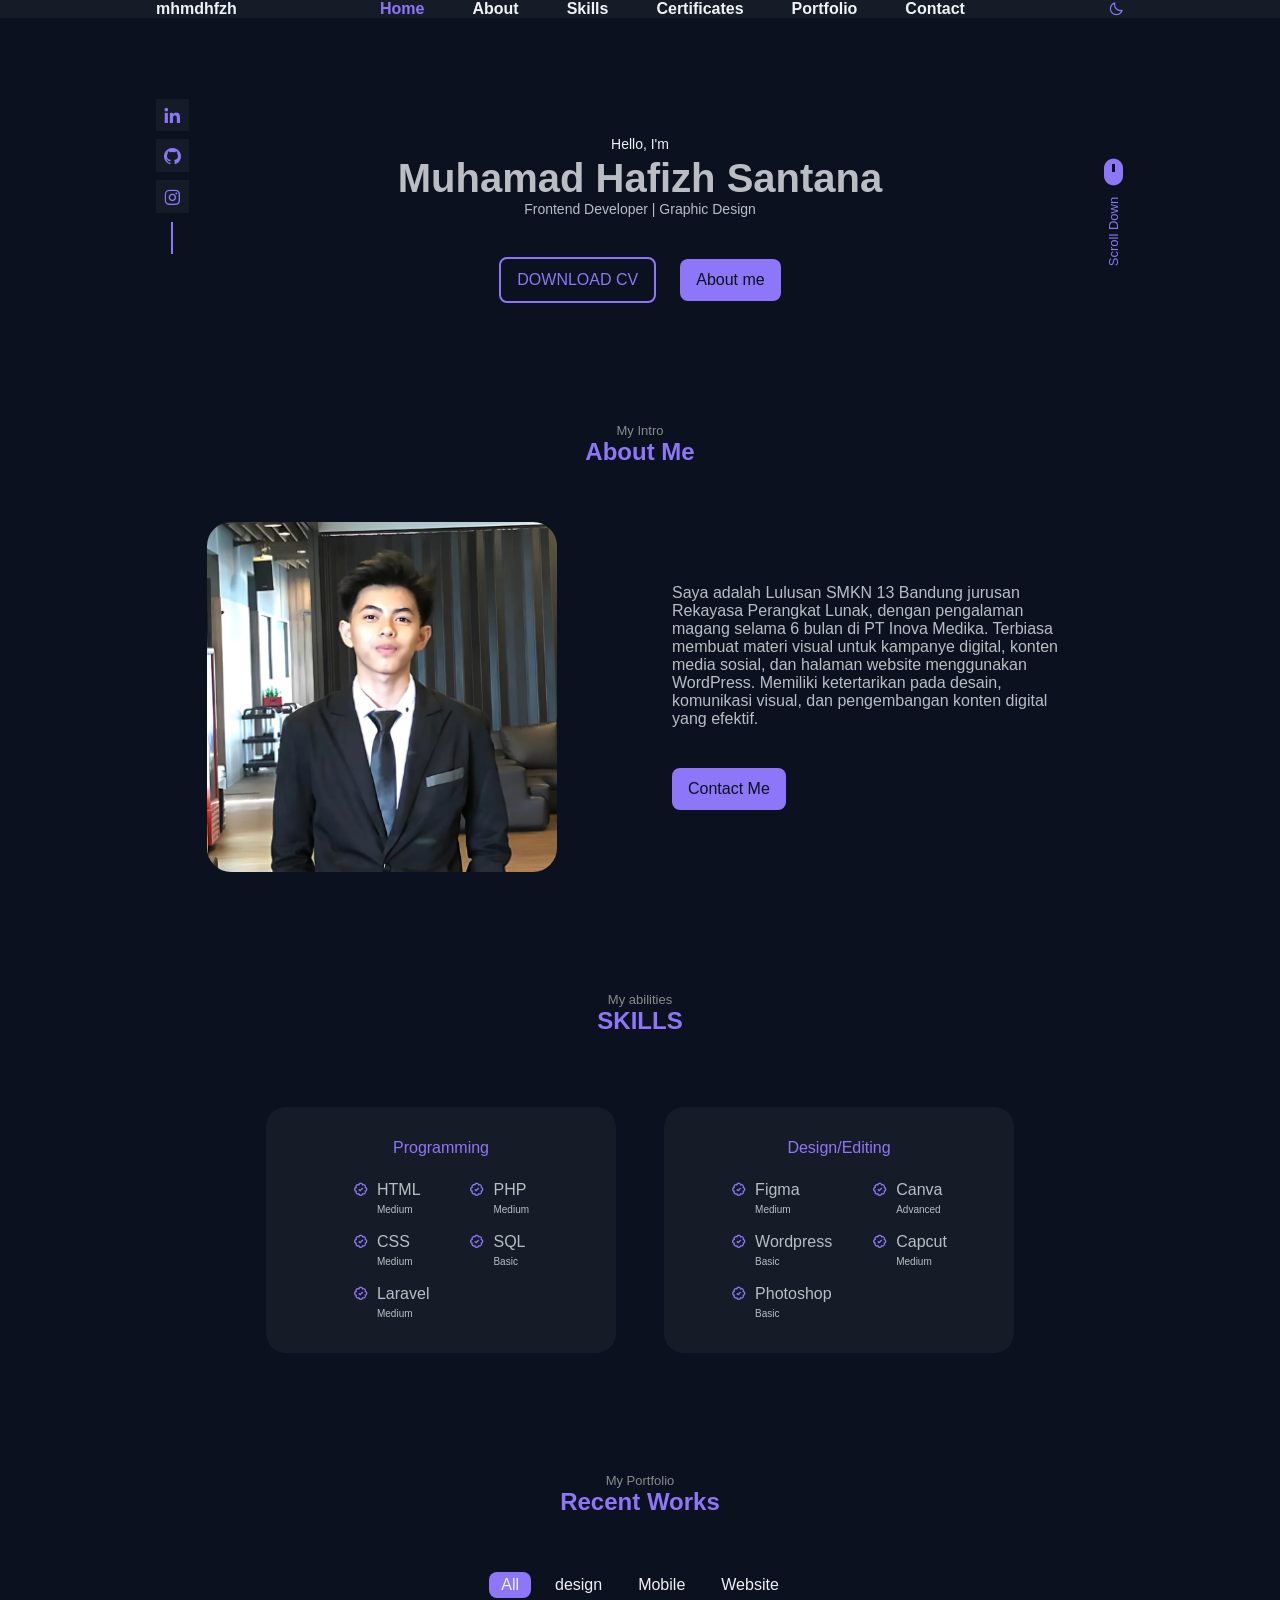
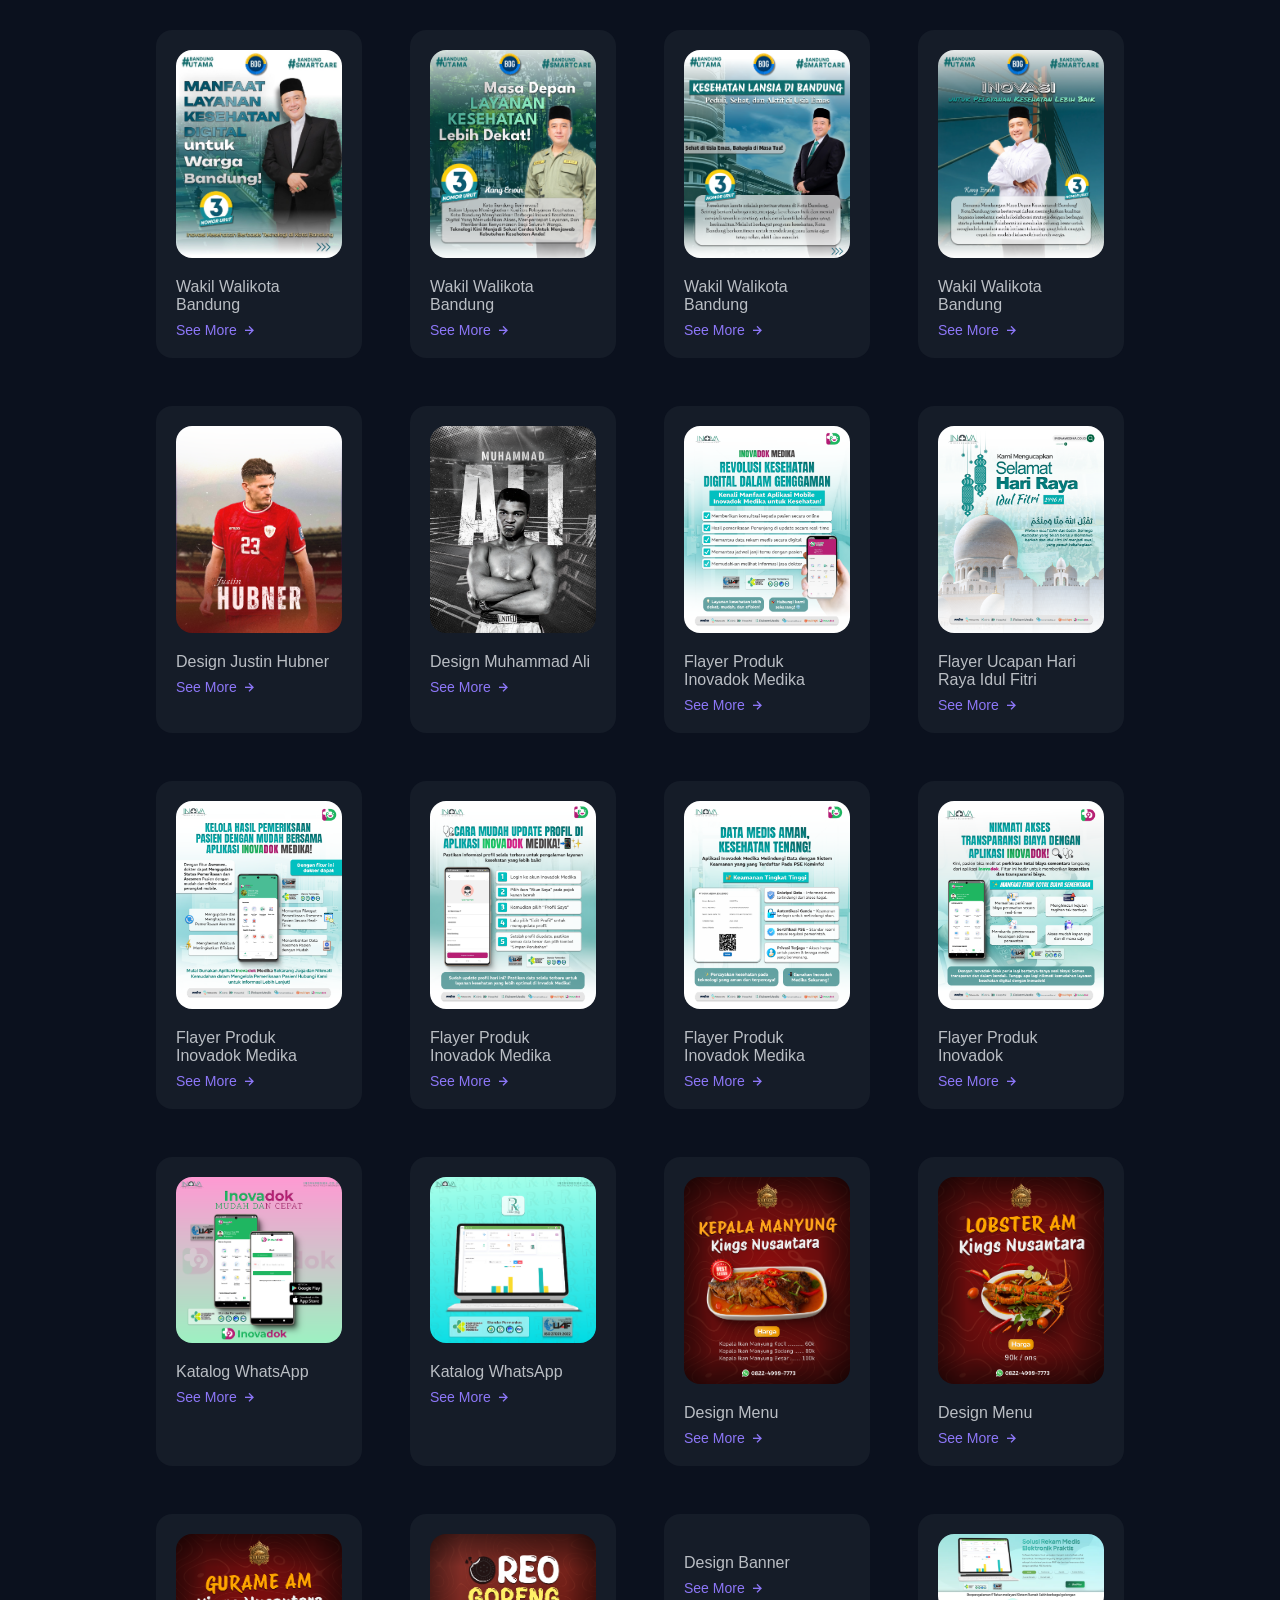
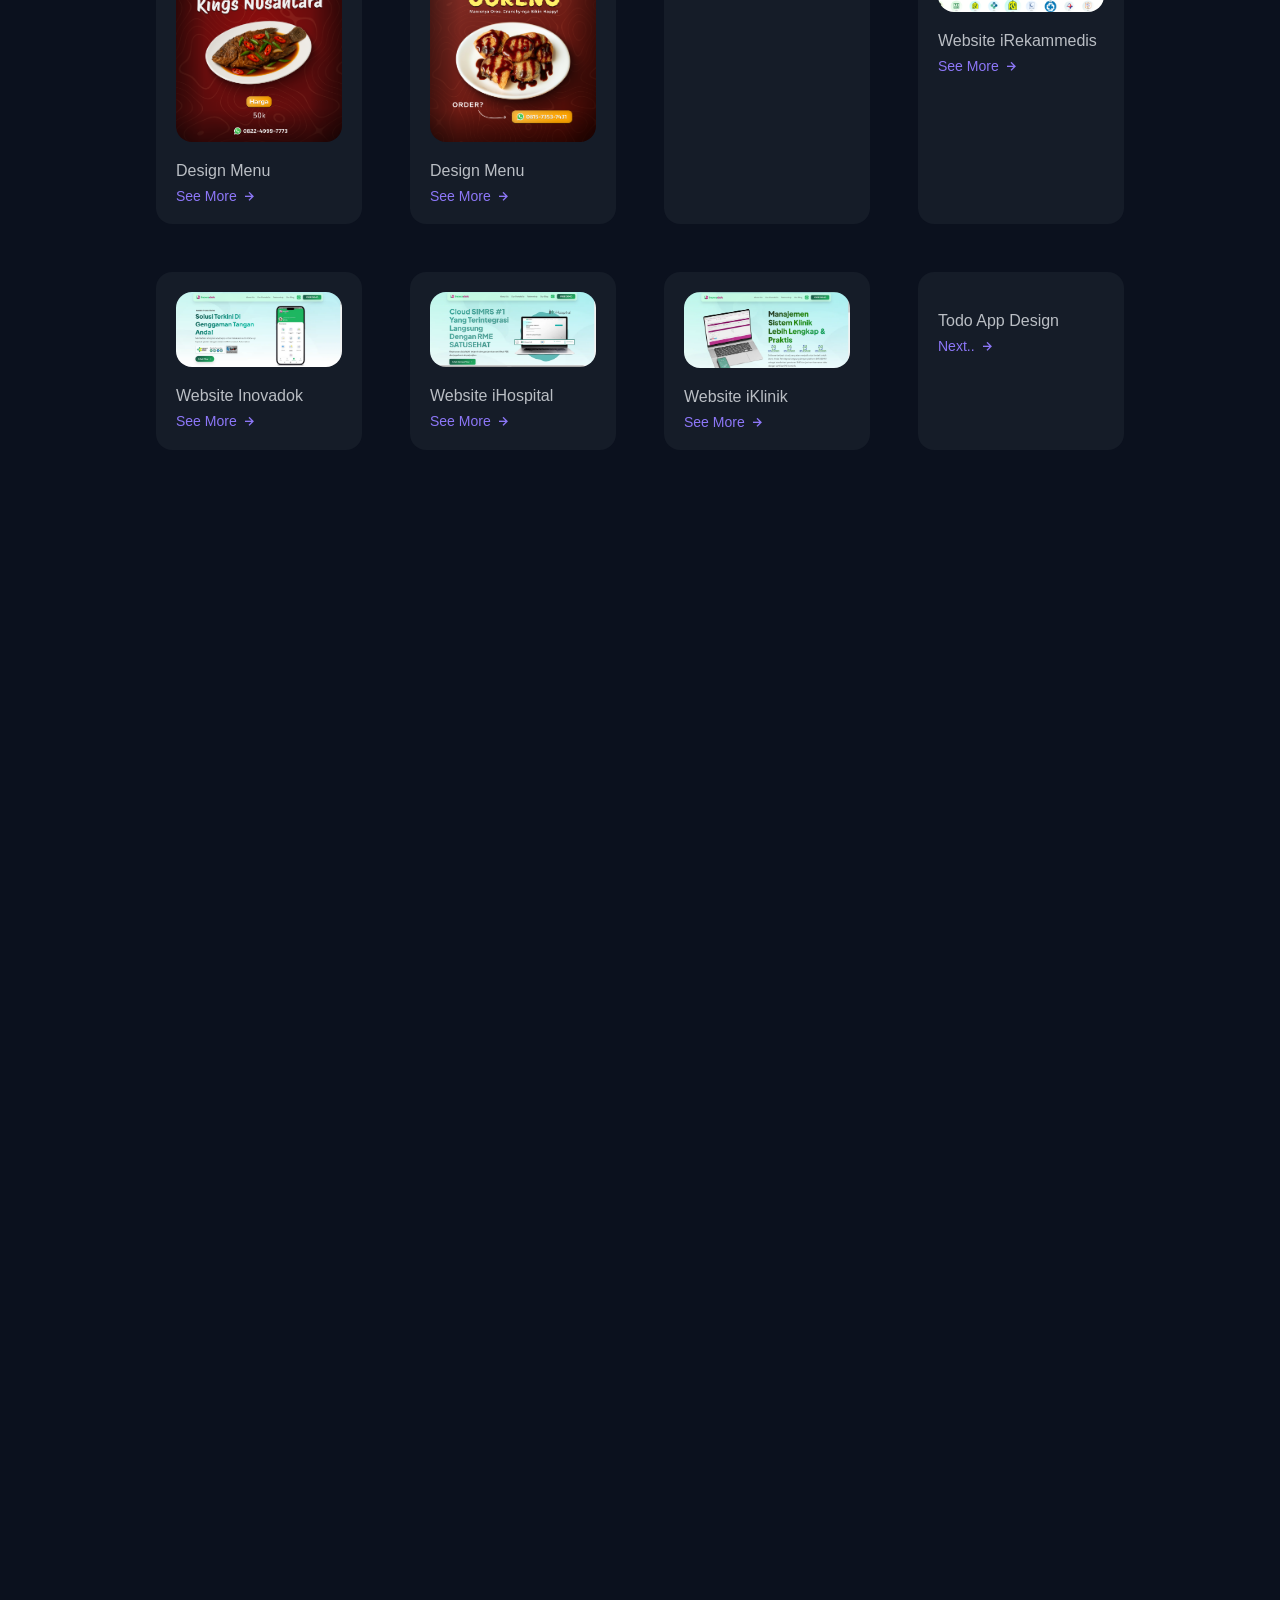
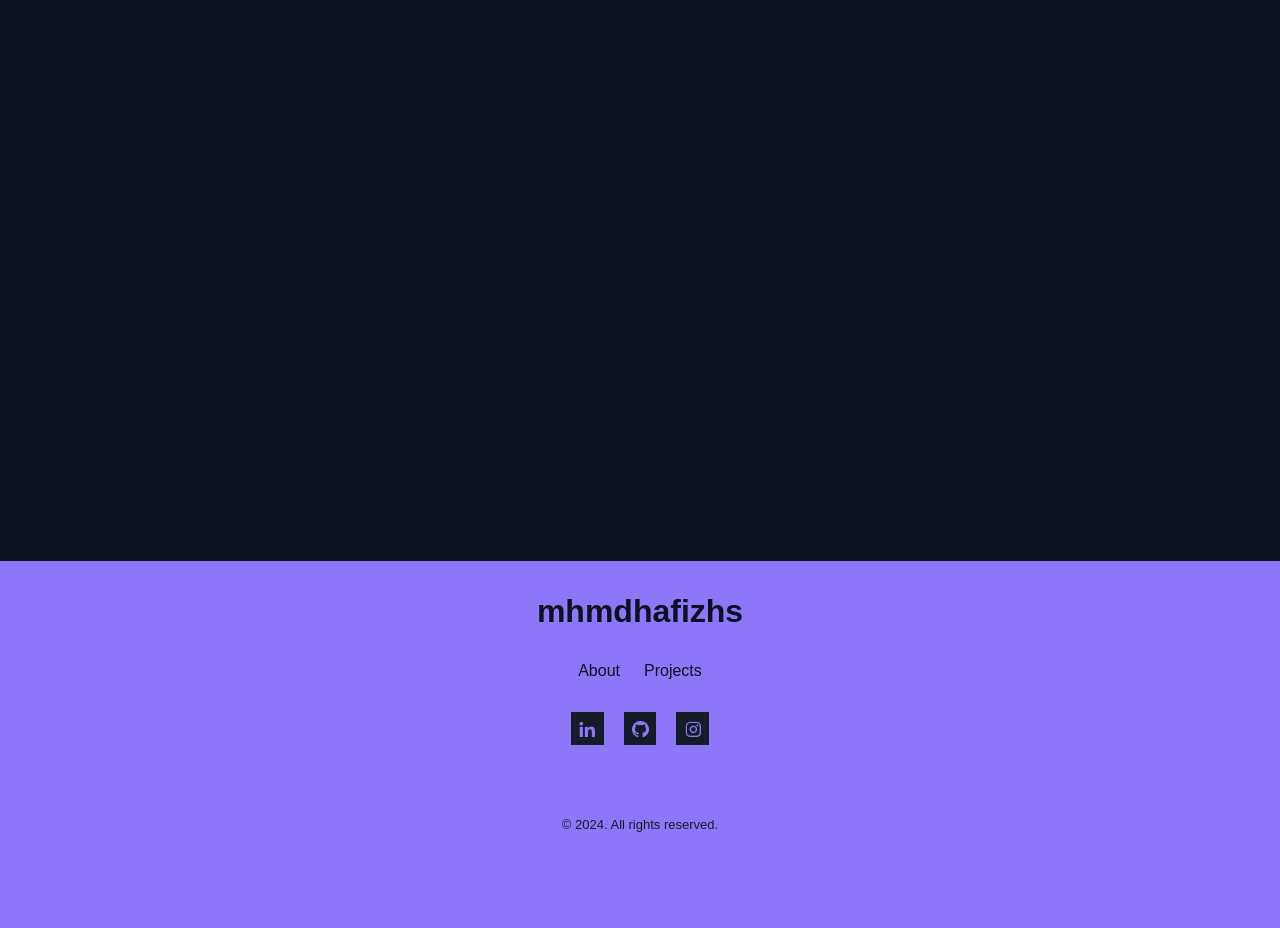
==== commit ae3cfe56: "headl" ====
--- a/index.html
+++ b/index.html
@@ -10,7 +10,7 @@
   <link href="https://unpkg.com/boxicons@2.1.4/css/boxicons.min.css" rel="stylesheet" />
   <!--=============== CSS ===============-->
   <link rel="stylesheet" href="assets/css/styles.css" />
-  <title>Muhamad Hafizh Santana</title>
+  <meta name="google-site-verification" content="cW3w3UiP5ncCZM11YO-IAG6i8DX3xtkisb9po02gXDo" />
 </head>
 
 <body>
--- a/assets/css/styles.css
+++ b/assets/css/styles.css
@@ -518,7 +518,12 @@
 }
 /* ===== CERTIFICATES =====*/
 .certificate__container {
-  row-gap: 2rem;
+  display: grid;
+  grid-template-columns: repeat(4, 1fr);
+  /* <-- BIAR 4 KOLOM DI MOBILE */
+  gap: 1rem;
+  align-items: center;
+  justify-content: center;
 }
 
 .certificate__img {
@@ -537,7 +542,10 @@
 
 /* ===== PORTFOLIO =====*/
 .work__container {
-  padding-top: 1rem;
+  display: grid;
+  grid-template-columns: repeat(4, 1fr);
+  /* dari yang sebelumnya 3 menjadi 4 */
+  gap: 1.5rem;
 }
 
 .work__filters {
@@ -906,9 +914,13 @@
     justify-content: center;
     column-gap: 3rem;
   }
-  .certificate__container {
-    grid-template-columns: repeat(3, 1fr);
-    column-gap: 2rem;
+    .certificate__container {
+      display: grid;
+      grid-template-columns: repeat(4, 1fr);
+      /* <-- BIAR 4 KOLOM DI MOBILE */
+      gap: 1rem;
+      align-items: center;
+      justify-content: center;
   }
 }
 
@@ -1011,3 +1023,23 @@
     margin-right: auto;
   }
 }
+/* HP */
+@media screen and (max-width: 576px) {
+  .work__container {
+    grid-template-columns: repeat(1, 1fr);
+  }
+}
+
+/* Tablet */
+@media screen and (min-width: 577px) and (max-width: 991px) {
+  .work__container {
+    grid-template-columns: repeat(2, 1fr);
+  }
+}
+
+/* Laptop & Desktop */
+@media screen and (min-width: 992px) {
+  .work__container {
+    grid-template-columns: repeat(4, 1fr);
+  }
+}
